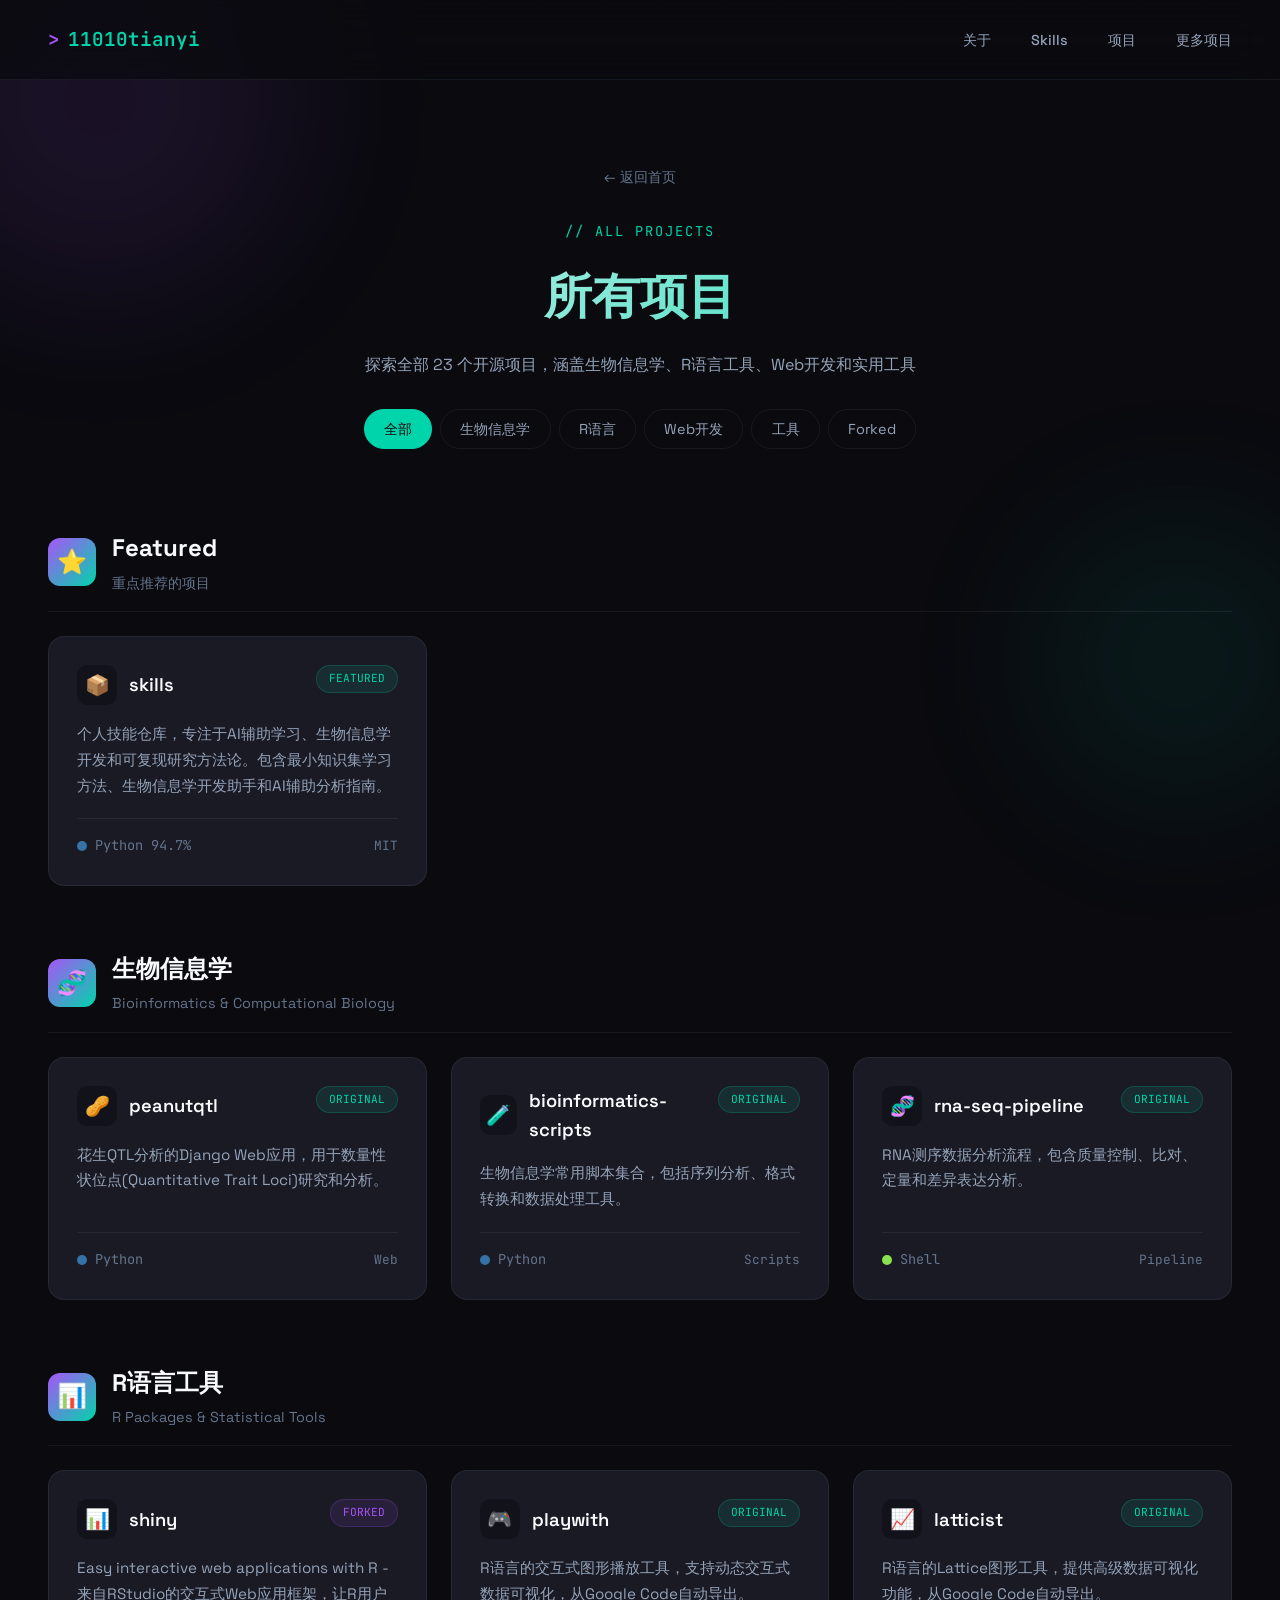
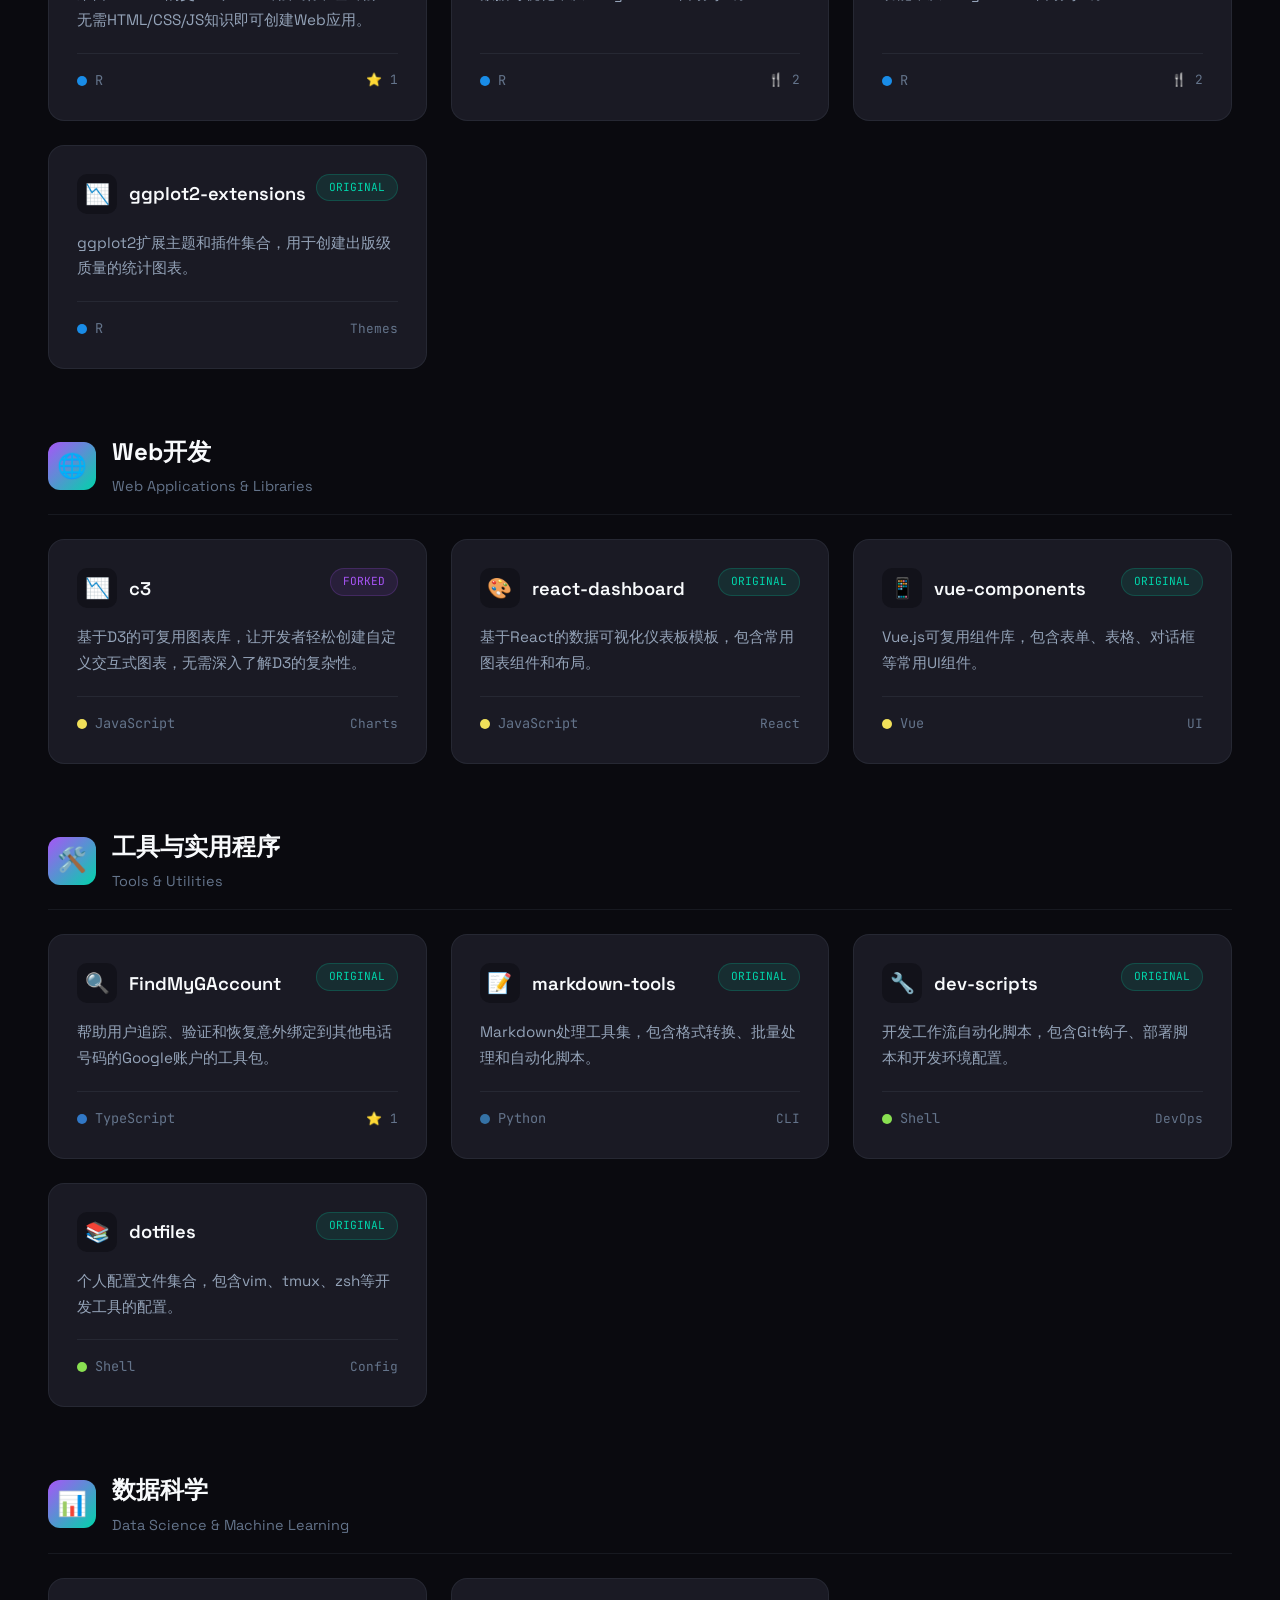
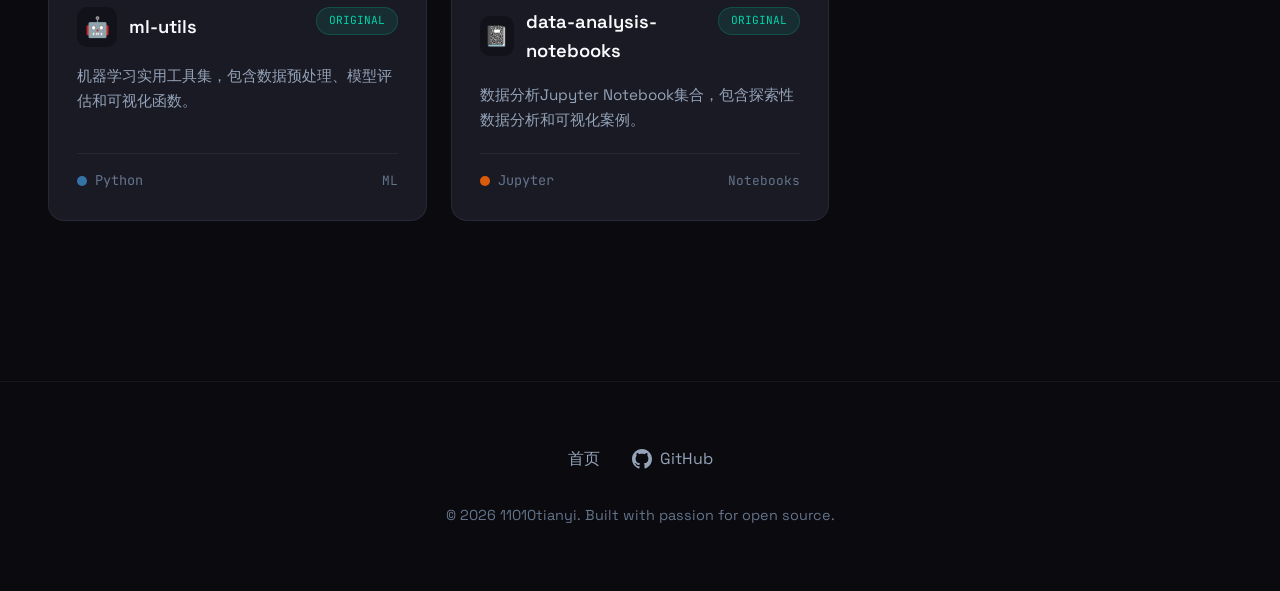
==== projects.html @ 262b2e72 "Initial commit: Add personal GitHub Pages site with custom design" ====
<!DOCTYPE html>
<html lang="zh-CN">
<head>
    <meta charset="UTF-8">
    <meta name="viewport" content="width=device-width, initial-scale=1.0">
    <title>所有项目 | 11010tianyi</title>
    <link rel="preconnect" href="https://fonts.googleapis.com">
    <link rel="preconnect" href="https://fonts.gstatic.com" crossorigin>
    <link href="https://fonts.googleapis.com/css2?family=JetBrains+Mono:wght@400;500;600&family=Space+Grotesk:wght@400;500;600;700&display=swap" rel="stylesheet">
    <style>
        :root {
            --bg-primary: #0a0a0f;
            --bg-secondary: #12121a;
            --bg-card: #1a1a24;
            --accent-cyan: #00d4aa;
            --accent-purple: #a855f7;
            --accent-amber: #f59e0b;
            --text-primary: #f8fafc;
            --text-secondary: #94a3b8;
            --text-muted: #64748b;
            --border: rgba(148, 163, 184, 0.1);
            --glow-cyan: rgba(0, 212, 170, 0.3);
            --glow-purple: rgba(168, 85, 247, 0.3);
        }

        * {
            margin: 0;
            padding: 0;
            box-sizing: border-box;
        }

        body {
            font-family: 'Space Grotesk', sans-serif;
            background: var(--bg-primary);
            color: var(--text-primary);
            line-height: 1.6;
            overflow-x: hidden;
        }

        /* Background Effects */
        .bg-grid {
            position: fixed;
            top: 0;
            left: 0;
            width: 100%;
            height: 100%;
            pointer-events: none;
            z-index: 0;
            opacity: 0.4;
            background-image: 
                linear-gradient(rgba(0, 212, 170, 0.03) 1px, transparent 1px),
                linear-gradient(90deg, rgba(0, 212, 170, 0.03) 1px, transparent 1px);
            background-size: 60px 60px;
            animation: gridMove 20s linear infinite;
        }

        @keyframes gridMove {
            0% { transform: translate(0, 0); }
            100% { transform: translate(60px, 60px); }
        }

        .orb {
            position: fixed;
            border-radius: 50%;
            filter: blur(80px);
            pointer-events: none;
            z-index: 0;
        }

        .orb-1 {
            width: 400px;
            height: 400px;
            background: var(--accent-purple);
            opacity: 0.1;
            top: -100px;
            left: -100px;
            animation: float 8s ease-in-out infinite;
        }

        .orb-2 {
            width: 300px;
            height: 300px;
            background: var(--accent-cyan);
            opacity: 0.08;
            bottom: 10%;
            right: -50px;
            animation: float 10s ease-in-out infinite reverse;
        }

        @keyframes float {
            0%, 100% { transform: translateY(0) scale(1); }
            50% { transform: translateY(-30px) scale(1.1); }
        }

        /* Navigation */
        nav {
            position: fixed;
            top: 0;
            left: 0;
            right: 0;
            z-index: 100;
            padding: 1.5rem 3rem;
            background: rgba(10, 10, 15, 0.8);
            backdrop-filter: blur(20px);
            border-bottom: 1px solid var(--border);
        }

        .nav-container {
            max-width: 1400px;
            margin: 0 auto;
            display: flex;
            justify-content: space-between;
            align-items: center;
        }

        .logo {
            font-family: 'JetBrains Mono', monospace;
            font-size: 1.2rem;
            font-weight: 600;
            color: var(--accent-cyan);
            text-decoration: none;
            display: flex;
            align-items: center;
            gap: 0.5rem;
        }

        .logo::before {
            content: '>';
            color: var(--accent-purple);
        }

        .nav-links {
            display: flex;
            gap: 2.5rem;
            list-style: none;
        }

        .nav-links a {
            color: var(--text-secondary);
            text-decoration: none;
            font-size: 0.9rem;
            font-weight: 500;
            transition: color 0.3s;
            position: relative;
        }

        .nav-links a::after {
            content: '';
            position: absolute;
            bottom: -4px;
            left: 0;
            width: 0;
            height: 2px;
            background: var(--accent-cyan);
            transition: width 0.3s;
        }

        .nav-links a:hover {
            color: var(--text-primary);
        }

        .nav-links a:hover::after {
            width: 100%;
        }

        /* Main Content */
        main {
            position: relative;
            z-index: 1;
            padding-top: 100px;
        }

        /* Header Section */
        .page-header {
            padding: 4rem 3rem 2rem;
            text-align: center;
        }

        .page-header-content {
            max-width: 1400px;
            margin: 0 auto;
        }

        .back-link {
            display: inline-flex;
            align-items: center;
            gap: 0.5rem;
            color: var(--text-muted);
            text-decoration: none;
            font-size: 0.9rem;
            margin-bottom: 2rem;
            transition: color 0.3s;
        }

        .back-link:hover {
            color: var(--accent-cyan);
        }

        .page-label {
            font-family: 'JetBrains Mono', monospace;
            font-size: 0.85rem;
            color: var(--accent-cyan);
            text-transform: uppercase;
            letter-spacing: 2px;
            margin-bottom: 1rem;
        }

        .page-title {
            font-size: 3rem;
            font-weight: 700;
            margin-bottom: 1rem;
            background: linear-gradient(135deg, var(--text-primary) 0%, var(--accent-cyan) 100%);
            -webkit-background-clip: text;
            -webkit-text-fill-color: transparent;
            background-clip: text;
        }

        .page-subtitle {
            color: var(--text-secondary);
            max-width: 600px;
            margin: 0 auto 2rem;
        }

        /* Filter Tabs */
        .filter-tabs {
            display: flex;
            justify-content: center;
            gap: 0.5rem;
            flex-wrap: wrap;
            margin-bottom: 3rem;
        }

        .filter-btn {
            padding: 0.6rem 1.2rem;
            background: transparent;
            border: 1px solid var(--border);
            border-radius: 100px;
            color: var(--text-secondary);
            font-family: 'Space Grotesk', sans-serif;
            font-size: 0.9rem;
            cursor: pointer;
            transition: all 0.3s;
        }

        .filter-btn:hover {
            border-color: var(--accent-cyan);
            color: var(--accent-cyan);
        }

        .filter-btn.active {
            background: var(--accent-cyan);
            border-color: var(--accent-cyan);
            color: var(--bg-primary);
        }

        /* Projects Grid */
        .projects-section {
            padding: 0 3rem 6rem;
        }

        .projects-container {
            max-width: 1400px;
            margin: 0 auto;
        }

        .projects-grid {
            display: grid;
            grid-template-columns: repeat(auto-fill, minmax(350px, 1fr));
            gap: 1.5rem;
        }

        .project-card {
            background: var(--bg-card);
            border: 1px solid var(--border);
            border-radius: 16px;
            padding: 1.75rem;
            transition: all 0.3s;
            position: relative;
            overflow: hidden;
            display: flex;
            flex-direction: column;
            height: 100%;
        }

        .project-card::before {
            content: '';
            position: absolute;
            top: 0;
            left: 0;
            width: 100%;
            height: 3px;
            background: linear-gradient(90deg, var(--accent-cyan), var(--accent-purple));
            transform: scaleX(0);
            transition: transform 0.3s;
        }

        .project-card:hover::before {
            transform: scaleX(1);
        }

        .project-card:hover {
            border-color: rgba(0, 212, 170, 0.2);
            transform: translateY(-3px);
            box-shadow: 0 20px 40px -15px rgba(0, 0, 0, 0.4);
        }

        .project-header {
            display: flex;
            align-items: flex-start;
            justify-content: space-between;
            margin-bottom: 1rem;
        }

        .project-title-section {
            display: flex;
            align-items: center;
            gap: 0.75rem;
        }

        .project-icon {
            width: 40px;
            height: 40px;
            background: var(--bg-secondary);
            border-radius: 10px;
            display: flex;
            align-items: center;
            justify-content: center;
            font-size: 1.25rem;
        }

        .project-title {
            font-size: 1.15rem;
            font-weight: 600;
            color: var(--text-primary);
            text-decoration: none;
            transition: color 0.3s;
        }

        .project-title:hover {
            color: var(--accent-cyan);
        }

        .project-type {
            padding: 0.25rem 0.75rem;
            background: rgba(0, 212, 170, 0.1);
            border: 1px solid rgba(0, 212, 170, 0.2);
            border-radius: 100px;
            font-family: 'JetBrains Mono', monospace;
            font-size: 0.7rem;
            color: var(--accent-cyan);
            text-transform: uppercase;
        }

        .project-type.forked {
            background: rgba(168, 85, 247, 0.1);
            border-color: rgba(168, 85, 247, 0.2);
            color: var(--accent-purple);
        }

        .project-description {
            font-size: 0.95rem;
            color: var(--text-secondary);
            margin-bottom: 1.25rem;
            line-height: 1.7;
            flex-grow: 1;
        }

        .project-meta {
            display: flex;
            justify-content: space-between;
            align-items: center;
            padding-top: 1rem;
            border-top: 1px solid var(--border);
        }

        .project-lang {
            display: flex;
            align-items: center;
            gap: 0.5rem;
            font-family: 'JetBrains Mono', monospace;
            font-size: 0.85rem;
            color: var(--text-muted);
        }

        .lang-dot {
            width: 10px;
            height: 10px;
            border-radius: 50%;
        }

        .lang-r { background: #198ce7; }
        .lang-ts { background: #3178c6; }
        .lang-js { background: #f1e05a; }
        .lang-py { background: #3572A5; }
        .lang-jupyter { background: #da5b0b; }
        .lang-html { background: #e34c26; }
        .lang-css { background: #563d7c; }
        .lang-shell { background: #89e051; }
        .lang-java { background: #b07219; }
        .lang-cpp { background: #f34b7d; }

        .project-stats {
            display: flex;
            gap: 1rem;
            font-family: 'JetBrains Mono', monospace;
            font-size: 0.8rem;
            color: var(--text-muted);
        }

        .project-stats span {
            display: flex;
            align-items: center;
            gap: 0.3rem;
        }

        /* Category Section */
        .category-section {
            margin-bottom: 4rem;
        }

        .category-header {
            display: flex;
            align-items: center;
            gap: 1rem;
            margin-bottom: 1.5rem;
            padding-bottom: 1rem;
            border-bottom: 1px solid var(--border);
        }

        .category-icon {
            width: 48px;
            height: 48px;
            background: linear-gradient(135deg, var(--accent-purple), var(--accent-cyan));
            border-radius: 12px;
            display: flex;
            align-items: center;
            justify-content: center;
            font-size: 1.5rem;
        }

        .category-info h3 {
            font-size: 1.5rem;
            margin-bottom: 0.25rem;
        }

        .category-info p {
            color: var(--text-muted);
            font-size: 0.9rem;
        }

        /* Footer */
        footer {
            padding: 4rem 3rem;
            border-top: 1px solid var(--border);
            text-align: center;
        }

        .footer-content {
            max-width: 1400px;
            margin: 0 auto;
        }

        .footer-links {
            display: flex;
            justify-content: center;
            gap: 2rem;
            margin-bottom: 2rem;
        }

        .footer-links a {
            color: var(--text-secondary);
            text-decoration: none;
            display: flex;
            align-items: center;
            gap: 0.5rem;
            transition: color 0.3s;
        }

        .footer-links a:hover {
            color: var(--accent-cyan);
        }

        .footer-copy {
            color: var(--text-muted);
            font-size: 0.9rem;
        }

        /* Responsive */
        @media (max-width: 1024px) {
            .projects-grid {
                grid-template-columns: repeat(2, 1fr);
            }
        }

        @media (max-width: 768px) {
            nav {
                padding: 1rem 1.5rem;
            }

            .nav-links {
                display: none;
            }

            .page-header {
                padding: 3rem 1.5rem 2rem;
            }

            .page-title {
                font-size: 2rem;
            }

            .projects-section {
                padding: 0 1.5rem 4rem;
            }

            .projects-grid {
                grid-template-columns: 1fr;
            }

            .filter-tabs {
                gap: 0.4rem;
            }

            .filter-btn {
                padding: 0.5rem 1rem;
                font-size: 0.8rem;
            }
        }

        /* Animation */
        .project-card {
            opacity: 0;
            transform: translateY(20px);
            animation: fadeInUp 0.5s ease forwards;
        }

        @keyframes fadeInUp {
            to {
                opacity: 1;
                transform: translateY(0);
            }
        }
    </style>
</head>
<body>
    <div class="bg-grid"></div>
    <div class="orb orb-1"></div>
    <div class="orb orb-2"></div>

    <nav>
        <div class="nav-container">
            <a href="index.html" class="logo">11010tianyi</a>
            <ul class="nav-links">
                <li><a href="index.html#about">关于</a></li>
                <li><a href="index.html#featured">Skills</a></li>
                <li><a href="index.html#repos">项目</a></li>
                <li><a href="projects.html">更多项目</a></li>
            </ul>
        </div>
    </nav>

    <main>
        <header class="page-header">
            <div class="page-header-content">
                <a href="index.html" class="back-link">← 返回首页</a>
                <div class="page-label">// All Projects</div>
                <h1 class="page-title">所有项目</h1>
                <p class="page-subtitle">探索全部 23 个开源项目，涵盖生物信息学、R语言工具、Web开发和实用工具</p>
                
                <div class="filter-tabs">
                    <button class="filter-btn active" data-filter="all">全部</button>
                    <button class="filter-btn" data-filter="bioinformatics">生物信息学</button>
                    <button class="filter-btn" data-filter="r-lang">R语言</button>
                    <button class="filter-btn" data-filter="web">Web开发</button>
                    <button class="filter-btn" data-filter="tools">工具</button>
                    <button class="filter-btn" data-filter="forked">Forked</button>
                </div>
            </div>
        </header>

        <section class="projects-section">
            <div class="projects-container">
                <!-- Featured Skills -->
                <div class="category-section">
                    <div class="category-header">
                        <div class="category-icon">⭐</div>
                        <div class="category-info">
                            <h3>Featured</h3>
                            <p>重点推荐的项目</p>
                        </div>
                    </div>
                    <div class="projects-grid">
                        <div class="project-card" data-category="bioinformatics tools">
                            <div class="project-header">
                                <div class="project-title-section">
                                    <div class="project-icon">📦</div>
                                    <a href="https://github.com/11010tianyi/skills" class="project-title" target="_blank">skills</a>
                                </div>
                                <span class="project-type">Featured</span>
                            </div>
                            <p class="project-description">个人技能仓库，专注于AI辅助学习、生物信息学开发和可复现研究方法论。包含最小知识集学习方法、生物信息学开发助手和AI辅助分析指南。</p>
                            <div class="project-meta">
                                <div class="project-lang">
                                    <span class="lang-dot lang-py"></span>
                                    Python 94.7%
                                </div>
                                <div class="project-stats">
                                    <span>MIT</span>
                                </div>
                            </div>
                        </div>
                    </div>
                </div>

                <!-- Bioinformatics -->
                <div class="category-section">
                    <div class="category-header">
                        <div class="category-icon">🧬</div>
                        <div class="category-info">
                            <h3>生物信息学</h3>
                            <p>Bioinformatics & Computational Biology</p>
                        </div>
                    </div>
                    <div class="projects-grid">
                        <div class="project-card" data-category="bioinformatics web">
                            <div class="project-header">
                                <div class="project-title-section">
                                    <div class="project-icon">🥜</div>
                                    <a href="https://github.com/11010tianyi/peanutqtl" class="project-title" target="_blank">peanutqtl</a>
                                </div>
                                <span class="project-type">Original</span>
                            </div>
                            <p class="project-description">花生QTL分析的Django Web应用，用于数量性状位点(Quantitative Trait Loci)研究和分析。</p>
                            <div class="project-meta">
                                <div class="project-lang">
                                    <span class="lang-dot lang-py"></span>
                                    Python
                                </div>
                                <div class="project-stats">
                                    <span>Web</span>
                                </div>
                            </div>
                        </div>

                        <div class="project-card" data-category="bioinformatics">
                            <div class="project-header">
                                <div class="project-title-section">
                                    <div class="project-icon">🧪</div>
                                    <a href="https://github.com/11010tianyi/bioinformatics-scripts" class="project-title" target="_blank">bioinformatics-scripts</a>
                                </div>
                                <span class="project-type">Original</span>
                            </div>
                            <p class="project-description">生物信息学常用脚本集合，包括序列分析、格式转换和数据处理工具。</p>
                            <div class="project-meta">
                                <div class="project-lang">
                                    <span class="lang-dot lang-py"></span>
                                    Python
                                </div>
                                <div class="project-stats">
                                    <span>Scripts</span>
                                </div>
                            </div>
                        </div>

                        <div class="project-card" data-category="bioinformatics">
                            <div class="project-header">
                                <div class="project-title-section">
                                    <div class="project-icon">🧬</div>
                                    <a href="https://github.com/11010tianyi/rna-seq-pipeline" class="project-title" target="_blank">rna-seq-pipeline</a>
                                </div>
                                <span class="project-type">Original</span>
                            </div>
                            <p class="project-description">RNA测序数据分析流程，包含质量控制、比对、定量和差异表达分析。</p>
                            <div class="project-meta">
                                <div class="project-lang">
                                    <span class="lang-dot lang-shell"></span>
                                    Shell
                                </div>
                                <div class="project-stats">
                                    <span>Pipeline</span>
                                </div>
                            </div>
                        </div>
                    </div>
                </div>

                <!-- R Language -->
                <div class="category-section">
                    <div class="category-header">
                        <div class="category-icon">📊</div>
                        <div class="category-info">
                            <h3>R语言工具</h3>
                            <p>R Packages & Statistical Tools</p>
                        </div>
                    </div>
                    <div class="projects-grid">
                        <div class="project-card" data-category="r-lang forked">
                            <div class="project-header">
                                <div class="project-title-section">
                                    <div class="project-icon">📊</div>
                                    <a href="https://github.com/11010tianyi/shiny" class="project-title" target="_blank">shiny</a>
                                </div>
                                <span class="project-type forked">Forked</span>
                            </div>
                            <p class="project-description">Easy interactive web applications with R - 来自RStudio的交互式Web应用框架，让R用户无需HTML/CSS/JS知识即可创建Web应用。</p>
                            <div class="project-meta">
                                <div class="project-lang">
                                    <span class="lang-dot lang-r"></span>
                                    R
                                </div>
                                <div class="project-stats">
                                    <span>⭐ 1</span>
                                </div>
                            </div>
                        </div>

                        <div class="project-card" data-category="r-lang">
                            <div class="project-header">
                                <div class="project-title-section">
                                    <div class="project-icon">🎮</div>
                                    <a href="https://github.com/11010tianyi/playwith" class="project-title" target="_blank">playwith</a>
                                </div>
                                <span class="project-type">Original</span>
                            </div>
                            <p class="project-description">R语言的交互式图形播放工具，支持动态交互式数据可视化，从Google Code自动导出。</p>
                            <div class="project-meta">
                                <div class="project-lang">
                                    <span class="lang-dot lang-r"></span>
                                    R
                                </div>
                                <div class="project-stats">
                                    <span>🍴 2</span>
                                </div>
                            </div>
                        </div>

                        <div class="project-card" data-category="r-lang">
                            <div class="project-header">
                                <div class="project-title-section">
                                    <div class="project-icon">📈</div>
                                    <a href="https://github.com/11010tianyi/latticist" class="project-title" target="_blank">latticist</a>
                                </div>
                                <span class="project-type">Original</span>
                            </div>
                            <p class="project-description">R语言的Lattice图形工具，提供高级数据可视化功能，从Google Code自动导出。</p>
                            <div class="project-meta">
                                <div class="project-lang">
                                    <span class="lang-dot lang-r"></span>
                                    R
                                </div>
                                <div class="project-stats">
                                    <span>🍴 2</span>
                                </div>
                            </div>
                        </div>

                        <div class="project-card" data-category="r-lang">
                            <div class="project-header">
                                <div class="project-title-section">
                                    <div class="project-icon">📉</div>
                                    <a href="https://github.com/11010tianyi/ggplot2-extensions" class="project-title" target="_blank">ggplot2-extensions</a>
                                </div>
                                <span class="project-type">Original</span>
                            </div>
                            <p class="project-description">ggplot2扩展主题和插件集合，用于创建出版级质量的统计图表。</p>
                            <div class="project-meta">
                                <div class="project-lang">
                                    <span class="lang-dot lang-r"></span>
                                    R
                                </div>
                                <div class="project-stats">
                                    <span>Themes</span>
                                </div>
                            </div>
                        </div>
                    </div>
                </div>

                <!-- Web Development -->
                <div class="category-section">
                    <div class="category-header">
                        <div class="category-icon">🌐</div>
                        <div class="category-info">
                            <h3>Web开发</h3>
                            <p>Web Applications & Libraries</p>
                        </div>
                    </div>
                    <div class="projects-grid">
                        <div class="project-card" data-category="web forked">
                            <div class="project-header">
                                <div class="project-title-section">
                                    <div class="project-icon">📉</div>
                                    <a href="https://github.com/11010tianyi/c3" class="project-title" target="_blank">c3</a>
                                </div>
                                <span class="project-type forked">Forked</span>
                            </div>
                            <p class="project-description">基于D3的可复用图表库，让开发者轻松创建自定义交互式图表，无需深入了解D3的复杂性。</p>
                            <div class="project-meta">
                                <div class="project-lang">
                                    <span class="lang-dot lang-js"></span>
                                    JavaScript
                                </div>
                                <div class="project-stats">
                                    <span>Charts</span>
                                </div>
                            </div>
                        </div>

                        <div class="project-card" data-category="web">
                            <div class="project-header">
                                <div class="project-title-section">
                                    <div class="project-icon">🎨</div>
                                    <a href="https://github.com/11010tianyi/react-dashboard" class="project-title" target="_blank">react-dashboard</a>
                                </div>
                                <span class="project-type">Original</span>
                            </div>
                            <p class="project-description">基于React的数据可视化仪表板模板，包含常用图表组件和布局。</p>
                            <div class="project-meta">
                                <div class="project-lang">
                                    <span class="lang-dot lang-js"></span>
                                    JavaScript
                                </div>
                                <div class="project-stats">
                                    <span>React</span>
                                </div>
                            </div>
                        </div>

                        <div class="project-card" data-category="web">
                            <div class="project-header">
                                <div class="project-title-section">
                                    <div class="project-icon">📱</div>
                                    <a href="https://github.com/11010tianyi/vue-components" class="project-title" target="_blank">vue-components</a>
                                </div>
                                <span class="project-type">Original</span>
                            </div>
                            <p class="project-description">Vue.js可复用组件库，包含表单、表格、对话框等常用UI组件。</p>
                            <div class="project-meta">
                                <div class="project-lang">
                                    <span class="lang-dot lang-js"></span>
                                    Vue
                                </div>
                                <div class="project-stats">
                                    <span>UI</span>
                                </div>
                            </div>
                        </div>
                    </div>
                </div>

                <!-- Tools & Utilities -->
                <div class="category-section">
                    <div class="category-header">
                        <div class="category-icon">🛠️</div>
                        <div class="category-info">
                            <h3>工具与实用程序</h3>
                            <p>Tools & Utilities</p>
                        </div>
                    </div>
                    <div class="projects-grid">
                        <div class="project-card" data-category="tools">
                            <div class="project-header">
                                <div class="project-title-section">
                                    <div class="project-icon">🔍</div>
                                    <a href="https://github.com/11010tianyi/FindMyGAccount" class="project-title" target="_blank">FindMyGAccount</a>
                                </div>
                                <span class="project-type">Original</span>
                            </div>
                            <p class="project-description">帮助用户追踪、验证和恢复意外绑定到其他电话号码的Google账户的工具包。</p>
                            <div class="project-meta">
                                <div class="project-lang">
                                    <span class="lang-dot lang-ts"></span>
                                    TypeScript
                                </div>
                                <div class="project-stats">
                                    <span>⭐ 1</span>
                                </div>
                            </div>
                        </div>

                        <div class="project-card" data-category="tools">
                            <div class="project-header">
                                <div class="project-title-section">
                                    <div class="project-icon">📝</div>
                                    <a href="https://github.com/11010tianyi/markdown-tools" class="project-title" target="_blank">markdown-tools</a>
                                </div>
                                <span class="project-type">Original</span>
                            </div>
                            <p class="project-description">Markdown处理工具集，包含格式转换、批量处理和自动化脚本。</p>
                            <div class="project-meta">
                                <div class="project-lang">
                                    <span class="lang-dot lang-py"></span>
                                    Python
                                </div>
                                <div class="project-stats">
                                    <span>CLI</span>
                                </div>
                            </div>
                        </div>

                        <div class="project-card" data-category="tools">
                            <div class="project-header">
                                <div class="project-title-section">
                                    <div class="project-icon">🔧</div>
                                    <a href="https://github.com/11010tianyi/dev-scripts" class="project-title" target="_blank">dev-scripts</a>
                                </div>
                                <span class="project-type">Original</span>
                            </div>
                            <p class="project-description">开发工作流自动化脚本，包含Git钩子、部署脚本和开发环境配置。</p>
                            <div class="project-meta">
                                <div class="project-lang">
                                    <span class="lang-dot lang-shell"></span>
                                    Shell
                                </div>
                                <div class="project-stats">
                                    <span>DevOps</span>
                                </div>
                            </div>
                        </div>

                        <div class="project-card" data-category="tools">
                            <div class="project-header">
                                <div class="project-title-section">
                                    <div class="project-icon">📚</div>
                                    <a href="https://github.com/11010tianyi/dotfiles" class="project-title" target="_blank">dotfiles</a>
                                </div>
                                <span class="project-type">Original</span>
                            </div>
                            <p class="project-description">个人配置文件集合，包含vim、tmux、zsh等开发工具的配置。</p>
                            <div class="project-meta">
                                <div class="project-lang">
                                    <span class="lang-dot lang-shell"></span>
                                    Shell
                                </div>
                                <div class="project-stats">
                                    <span>Config</span>
                                </div>
                            </div>
                        </div>
                    </div>
                </div>

                <!-- Data Science -->
                <div class="category-section">
                    <div class="category-header">
                        <div class="category-icon">📊</div>
                        <div class="category-info">
                            <h3>数据科学</h3>
                            <p>Data Science & Machine Learning</p>
                        </div>
                    </div>
                    <div class="projects-grid">
                        <div class="project-card" data-category="tools">
                            <div class="project-header">
                                <div class="project-title-section">
                                    <div class="project-icon">🤖</div>
                                    <a href="https://github.com/11010tianyi/ml-utils" class="project-title" target="_blank">ml-utils</a>
                                </div>
                                <span class="project-type">Original</span>
                            </div>
                            <p class="project-description">机器学习实用工具集，包含数据预处理、模型评估和可视化函数。</p>
                            <div class="project-meta">
                                <div class="project-lang">
                                    <span class="lang-dot lang-py"></span>
                                    Python
                                </div>
                                <div class="project-stats">
                                    <span>ML</span>
                                </div>
                            </div>
                        </div>

                        <div class="project-card" data-category="tools">
                            <div class="project-header">
                                <div class="project-title-section">
                                    <div class="project-icon">📓</div>
                                    <a href="https://github.com/11010tianyi/data-analysis-notebooks" class="project-title" target="_blank">data-analysis-notebooks</a>
                                </div>
                                <span class="project-type">Original</span>
                            </div>
                            <p class="project-description">数据分析Jupyter Notebook集合，包含探索性数据分析和可视化案例。</p>
                            <div class="project-meta">
                                <div class="project-lang">
                                    <span class="lang-dot lang-jupyter"></span>
                                    Jupyter
                                </div>
                                <div class="project-stats">
                                    <span>Notebooks</span>
                                </div>
                            </div>
                        </div>
                    </div>
                </div>
            </div>
        </section>
    </main>

    <footer>
        <div class="footer-content">
            <div class="footer-links">
                <a href="index.html">首页</a>
                <a href="https://github.com/11010tianyi" target="_blank">
                    <svg width="20" height="20" viewBox="0 0 24 24" fill="currentColor"><path d="M12 0c-6.626 0-12 5.373-12 12 0 5.302 3.438 9.8 8.207 11.387.599.111.793-.261.793-.577v-2.234c-3.338.726-4.033-1.416-4.033-1.416-.546-1.387-1.333-1.756-1.333-1.756-1.089-.745.083-.729.083-.729 1.205.084 1.839 1.237 1.839 1.237 1.07 1.834 2.807 1.304 3.492.997.107-.775.418-1.305.762-1.604-2.665-.305-5.467-1.334-5.467-5.931 0-1.311.469-2.381 1.236-3.221-.124-.303-.535-1.524.117-3.176 0 0 1.008-.322 3.301 1.23.957-.266 1.983-.399 3.003-.404 1.02.005 2.047.138 3.006.404 2.291-1.552 3.297-1.23 3.297-1.23.653 1.653.242 2.874.118 3.176.77.84 1.235 1.911 1.235 3.221 0 4.609-2.807 5.624-5.479 5.921.43.372.823 1.102.823 2.222v3.293c0 .319.192.694.801.576 4.765-1.589 8.199-6.086 8.199-11.386 0-6.627-5.373-12-12-12z"/></svg>
                    GitHub
                </a>
            </div>
            <p class="footer-copy">© 2026 11010tianyi. Built with passion for open source.</p>
        </div>
    </footer>

    <script>
        // Filter functionality
        const filterBtns = document.querySelectorAll('.filter-btn');
        const projectCards = document.querySelectorAll('.project-card');

        filterBtns.forEach(btn => {
            btn.addEventListener('click', () => {
                // Update active button
                filterBtns.forEach(b => b.classList.remove('active'));
                btn.classList.add('active');

                const filter = btn.dataset.filter;

                projectCards.forEach(card => {
                    const categories = card.dataset.category || '';
                    
                    if (filter === 'all' || categories.includes(filter)) {
                        card.style.display = 'flex';
                        card.style.animation = 'none';
                        setTimeout(() => {
                            card.style.animation = 'fadeInUp 0.5s ease forwards';
                        }, 10);
                    } else {
                        card.style.display = 'none';
                    }
                });

                // Show/hide category sections based on visible cards
                document.querySelectorAll('.category-section').forEach(section => {
                    const visibleCards = section.querySelectorAll('.project-card[style*="flex"], .project-card:not([style*="none"])');
                    section.style.display = visibleCards.length > 0 ? 'block' : 'none';
                });
            });
        });

        // Scroll animation for nav
        const nav = document.querySelector('nav');
        window.addEventListener('scroll', () => {
            if (window.pageYOffset > 100) {
                nav.style.background = 'rgba(10, 10, 15, 0.95)';
            } else {
                nav.style.background = 'rgba(10, 10, 15, 0.8)';
            }
        });

        // Stagger animation for cards
        projectCards.forEach((card, index) => {
            card.style.animationDelay = `${index * 0.05}s`;
        });
    </script>
</body>
</html>
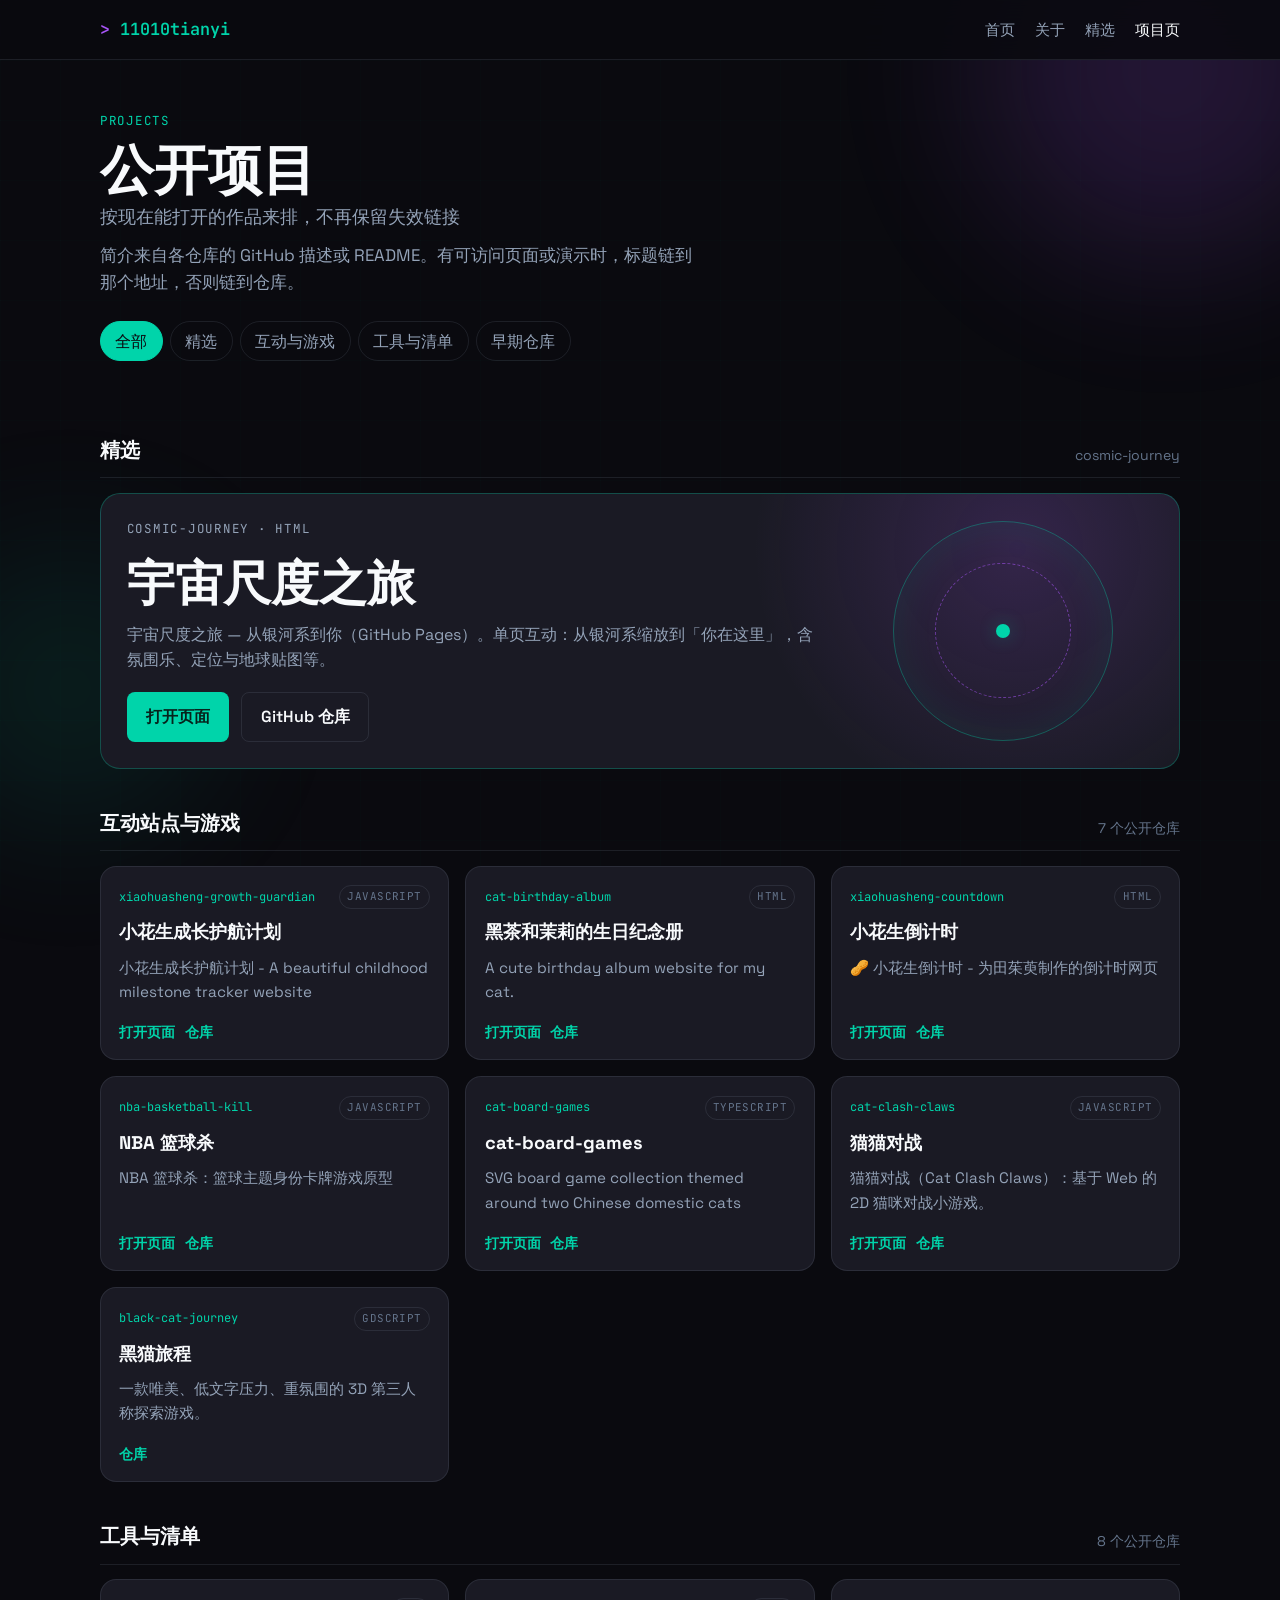
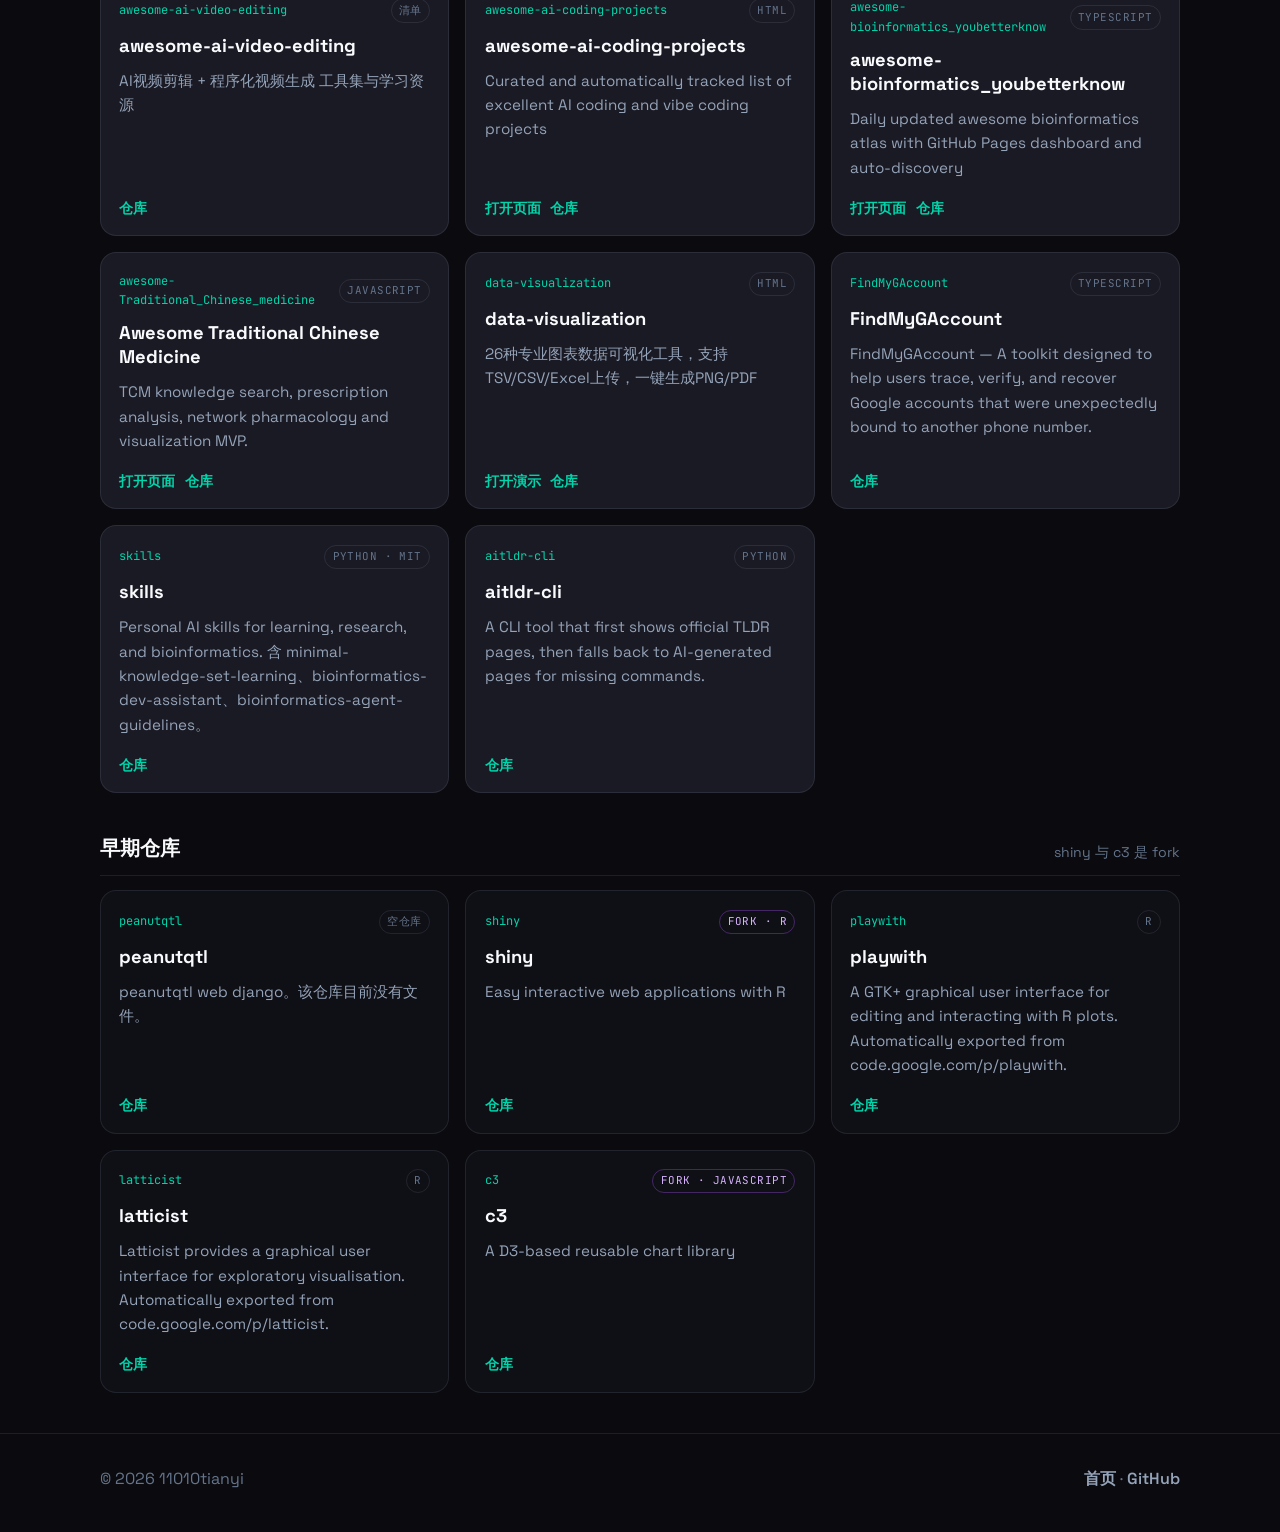
==== commit 0029091d: "Refresh the public project pages around live repositories. Drop placeholder cards that 404, and list" ====
--- a/projects.html
+++ b/projects.html
@@ -3,544 +3,12 @@
 <head>
     <meta charset="UTF-8">
     <meta name="viewport" content="width=device-width, initial-scale=1.0">
-    <title>所有项目 | 11010tianyi</title>
+    <title>项目 | 11010tianyi</title>
+    <meta name="description" content="11010tianyi 的公开项目目录：精选宇宙尺度之旅，以及互动站点、游戏、工具清单和早期仓库。">
     <link rel="preconnect" href="https://fonts.googleapis.com">
     <link rel="preconnect" href="https://fonts.gstatic.com" crossorigin>
     <link href="https://fonts.googleapis.com/css2?family=JetBrains+Mono:wght@400;500;600&family=Space+Grotesk:wght@400;500;600;700&display=swap" rel="stylesheet">
-    <style>
-        :root {
-            --bg-primary: #0a0a0f;
-            --bg-secondary: #12121a;
-            --bg-card: #1a1a24;
-            --accent-cyan: #00d4aa;
-            --accent-purple: #a855f7;
-            --accent-amber: #f59e0b;
-            --text-primary: #f8fafc;
-            --text-secondary: #94a3b8;
-            --text-muted: #64748b;
-            --border: rgba(148, 163, 184, 0.1);
-            --glow-cyan: rgba(0, 212, 170, 0.3);
-            --glow-purple: rgba(168, 85, 247, 0.3);
-        }
-
-        * {
-            margin: 0;
-            padding: 0;
-            box-sizing: border-box;
-        }
-
-        body {
-            font-family: 'Space Grotesk', sans-serif;
-            background: var(--bg-primary);
-            color: var(--text-primary);
-            line-height: 1.6;
-            overflow-x: hidden;
-        }
-
-        /* Background Effects */
-        .bg-grid {
-            position: fixed;
-            top: 0;
-            left: 0;
-            width: 100%;
-            height: 100%;
-            pointer-events: none;
-            z-index: 0;
-            opacity: 0.4;
-            background-image: 
-                linear-gradient(rgba(0, 212, 170, 0.03) 1px, transparent 1px),
-                linear-gradient(90deg, rgba(0, 212, 170, 0.03) 1px, transparent 1px);
-            background-size: 60px 60px;
-            animation: gridMove 20s linear infinite;
-        }
-
-        @keyframes gridMove {
-            0% { transform: translate(0, 0); }
-            100% { transform: translate(60px, 60px); }
-        }
-
-        .orb {
-            position: fixed;
-            border-radius: 50%;
-            filter: blur(80px);
-            pointer-events: none;
-            z-index: 0;
-        }
-
-        .orb-1 {
-            width: 400px;
-            height: 400px;
-            background: var(--accent-purple);
-            opacity: 0.1;
-            top: -100px;
-            left: -100px;
-            animation: float 8s ease-in-out infinite;
-        }
-
-        .orb-2 {
-            width: 300px;
-            height: 300px;
-            background: var(--accent-cyan);
-            opacity: 0.08;
-            bottom: 10%;
-            right: -50px;
-            animation: float 10s ease-in-out infinite reverse;
-        }
-
-        @keyframes float {
-            0%, 100% { transform: translateY(0) scale(1); }
-            50% { transform: translateY(-30px) scale(1.1); }
-        }
-
-        /* Navigation */
-        nav {
-            position: fixed;
-            top: 0;
-            left: 0;
-            right: 0;
-            z-index: 100;
-            padding: 1.5rem 3rem;
-            background: rgba(10, 10, 15, 0.8);
-            backdrop-filter: blur(20px);
-            border-bottom: 1px solid var(--border);
-        }
-
-        .nav-container {
-            max-width: 1400px;
-            margin: 0 auto;
-            display: flex;
-            justify-content: space-between;
-            align-items: center;
-        }
-
-        .logo {
-            font-family: 'JetBrains Mono', monospace;
-            font-size: 1.2rem;
-            font-weight: 600;
-            color: var(--accent-cyan);
-            text-decoration: none;
-            display: flex;
-            align-items: center;
-            gap: 0.5rem;
-        }
-
-        .logo::before {
-            content: '>';
-            color: var(--accent-purple);
-        }
-
-        .nav-links {
-            display: flex;
-            gap: 2.5rem;
-            list-style: none;
-        }
-
-        .nav-links a {
-            color: var(--text-secondary);
-            text-decoration: none;
-            font-size: 0.9rem;
-            font-weight: 500;
-            transition: color 0.3s;
-            position: relative;
-        }
-
-        .nav-links a::after {
-            content: '';
-            position: absolute;
-            bottom: -4px;
-            left: 0;
-            width: 0;
-            height: 2px;
-            background: var(--accent-cyan);
-            transition: width 0.3s;
-        }
-
-        .nav-links a:hover {
-            color: var(--text-primary);
-        }
-
-        .nav-links a:hover::after {
-            width: 100%;
-        }
-
-        /* Main Content */
-        main {
-            position: relative;
-            z-index: 1;
-            padding-top: 100px;
-        }
-
-        /* Header Section */
-        .page-header {
-            padding: 4rem 3rem 2rem;
-            text-align: center;
-        }
-
-        .page-header-content {
-            max-width: 1400px;
-            margin: 0 auto;
-        }
-
-        .back-link {
-            display: inline-flex;
-            align-items: center;
-            gap: 0.5rem;
-            color: var(--text-muted);
-            text-decoration: none;
-            font-size: 0.9rem;
-            margin-bottom: 2rem;
-            transition: color 0.3s;
-        }
-
-        .back-link:hover {
-            color: var(--accent-cyan);
-        }
-
-        .page-label {
-            font-family: 'JetBrains Mono', monospace;
-            font-size: 0.85rem;
-            color: var(--accent-cyan);
-            text-transform: uppercase;
-            letter-spacing: 2px;
-            margin-bottom: 1rem;
-        }
-
-        .page-title {
-            font-size: 3rem;
-            font-weight: 700;
-            margin-bottom: 1rem;
-            background: linear-gradient(135deg, var(--text-primary) 0%, var(--accent-cyan) 100%);
-            -webkit-background-clip: text;
-            -webkit-text-fill-color: transparent;
-            background-clip: text;
-        }
-
-        .page-subtitle {
-            color: var(--text-secondary);
-            max-width: 600px;
-            margin: 0 auto 2rem;
-        }
-
-        /* Filter Tabs */
-        .filter-tabs {
-            display: flex;
-            justify-content: center;
-            gap: 0.5rem;
-            flex-wrap: wrap;
-            margin-bottom: 3rem;
-        }
-
-        .filter-btn {
-            padding: 0.6rem 1.2rem;
-            background: transparent;
-            border: 1px solid var(--border);
-            border-radius: 100px;
-            color: var(--text-secondary);
-            font-family: 'Space Grotesk', sans-serif;
-            font-size: 0.9rem;
-            cursor: pointer;
-            transition: all 0.3s;
-        }
-
-        .filter-btn:hover {
-            border-color: var(--accent-cyan);
-            color: var(--accent-cyan);
-        }
-
-        .filter-btn.active {
-            background: var(--accent-cyan);
-            border-color: var(--accent-cyan);
-            color: var(--bg-primary);
-        }
-
-        /* Projects Grid */
-        .projects-section {
-            padding: 0 3rem 6rem;
-        }
-
-        .projects-container {
-            max-width: 1400px;
-            margin: 0 auto;
-        }
-
-        .projects-grid {
-            display: grid;
-            grid-template-columns: repeat(auto-fill, minmax(350px, 1fr));
-            gap: 1.5rem;
-        }
-
-        .project-card {
-            background: var(--bg-card);
-            border: 1px solid var(--border);
-            border-radius: 16px;
-            padding: 1.75rem;
-            transition: all 0.3s;
-            position: relative;
-            overflow: hidden;
-            display: flex;
-            flex-direction: column;
-            height: 100%;
-        }
-
-        .project-card::before {
-            content: '';
-            position: absolute;
-            top: 0;
-            left: 0;
-            width: 100%;
-            height: 3px;
-            background: linear-gradient(90deg, var(--accent-cyan), var(--accent-purple));
-            transform: scaleX(0);
-            transition: transform 0.3s;
-        }
-
-        .project-card:hover::before {
-            transform: scaleX(1);
-        }
-
-        .project-card:hover {
-            border-color: rgba(0, 212, 170, 0.2);
-            transform: translateY(-3px);
-            box-shadow: 0 20px 40px -15px rgba(0, 0, 0, 0.4);
-        }
-
-        .project-header {
-            display: flex;
-            align-items: flex-start;
-            justify-content: space-between;
-            margin-bottom: 1rem;
-        }
-
-        .project-title-section {
-            display: flex;
-            align-items: center;
-            gap: 0.75rem;
-        }
-
-        .project-icon {
-            width: 40px;
-            height: 40px;
-            background: var(--bg-secondary);
-            border-radius: 10px;
-            display: flex;
-            align-items: center;
-            justify-content: center;
-            font-size: 1.25rem;
-        }
-
-        .project-title {
-            font-size: 1.15rem;
-            font-weight: 600;
-            color: var(--text-primary);
-            text-decoration: none;
-            transition: color 0.3s;
-        }
-
-        .project-title:hover {
-            color: var(--accent-cyan);
-        }
-
-        .project-type {
-            padding: 0.25rem 0.75rem;
-            background: rgba(0, 212, 170, 0.1);
-            border: 1px solid rgba(0, 212, 170, 0.2);
-            border-radius: 100px;
-            font-family: 'JetBrains Mono', monospace;
-            font-size: 0.7rem;
-            color: var(--accent-cyan);
-            text-transform: uppercase;
-        }
-
-        .project-type.forked {
-            background: rgba(168, 85, 247, 0.1);
-            border-color: rgba(168, 85, 247, 0.2);
-            color: var(--accent-purple);
-        }
-
-        .project-description {
-            font-size: 0.95rem;
-            color: var(--text-secondary);
-            margin-bottom: 1.25rem;
-            line-height: 1.7;
-            flex-grow: 1;
-        }
-
-        .project-meta {
-            display: flex;
-            justify-content: space-between;
-            align-items: center;
-            padding-top: 1rem;
-            border-top: 1px solid var(--border);
-        }
-
-        .project-lang {
-            display: flex;
-            align-items: center;
-            gap: 0.5rem;
-            font-family: 'JetBrains Mono', monospace;
-            font-size: 0.85rem;
-            color: var(--text-muted);
-        }
-
-        .lang-dot {
-            width: 10px;
-            height: 10px;
-            border-radius: 50%;
-        }
-
-        .lang-r { background: #198ce7; }
-        .lang-ts { background: #3178c6; }
-        .lang-js { background: #f1e05a; }
-        .lang-py { background: #3572A5; }
-        .lang-jupyter { background: #da5b0b; }
-        .lang-html { background: #e34c26; }
-        .lang-css { background: #563d7c; }
-        .lang-shell { background: #89e051; }
-        .lang-java { background: #b07219; }
-        .lang-cpp { background: #f34b7d; }
-
-        .project-stats {
-            display: flex;
-            gap: 1rem;
-            font-family: 'JetBrains Mono', monospace;
-            font-size: 0.8rem;
-            color: var(--text-muted);
-        }
-
-        .project-stats span {
-            display: flex;
-            align-items: center;
-            gap: 0.3rem;
-        }
-
-        /* Category Section */
-        .category-section {
-            margin-bottom: 4rem;
-        }
-
-        .category-header {
-            display: flex;
-            align-items: center;
-            gap: 1rem;
-            margin-bottom: 1.5rem;
-            padding-bottom: 1rem;
-            border-bottom: 1px solid var(--border);
-        }
-
-        .category-icon {
-            width: 48px;
-            height: 48px;
-            background: linear-gradient(135deg, var(--accent-purple), var(--accent-cyan));
-            border-radius: 12px;
-            display: flex;
-            align-items: center;
-            justify-content: center;
-            font-size: 1.5rem;
-        }
-
-        .category-info h3 {
-            font-size: 1.5rem;
-            margin-bottom: 0.25rem;
-        }
-
-        .category-info p {
-            color: var(--text-muted);
-            font-size: 0.9rem;
-        }
-
-        /* Footer */
-        footer {
-            padding: 4rem 3rem;
-            border-top: 1px solid var(--border);
-            text-align: center;
-        }
-
-        .footer-content {
-            max-width: 1400px;
-            margin: 0 auto;
-        }
-
-        .footer-links {
-            display: flex;
-            justify-content: center;
-            gap: 2rem;
-            margin-bottom: 2rem;
-        }
-
-        .footer-links a {
-            color: var(--text-secondary);
-            text-decoration: none;
-            display: flex;
-            align-items: center;
-            gap: 0.5rem;
-            transition: color 0.3s;
-        }
-
-        .footer-links a:hover {
-            color: var(--accent-cyan);
-        }
-
-        .footer-copy {
-            color: var(--text-muted);
-            font-size: 0.9rem;
-        }
-
-        /* Responsive */
-        @media (max-width: 1024px) {
-            .projects-grid {
-                grid-template-columns: repeat(2, 1fr);
-            }
-        }
-
-        @media (max-width: 768px) {
-            nav {
-                padding: 1rem 1.5rem;
-            }
-
-            .nav-links {
-                display: none;
-            }
-
-            .page-header {
-                padding: 3rem 1.5rem 2rem;
-            }
-
-            .page-title {
-                font-size: 2rem;
-            }
-
-            .projects-section {
-                padding: 0 1.5rem 4rem;
-            }
-
-            .projects-grid {
-                grid-template-columns: 1fr;
-            }
-
-            .filter-tabs {
-                gap: 0.4rem;
-            }
-
-            .filter-btn {
-                padding: 0.5rem 1rem;
-                font-size: 0.8rem;
-            }
-        }
-
-        /* Animation */
-        .project-card {
-            opacity: 0;
-            transform: translateY(20px);
-            animation: fadeInUp 0.5s ease forwards;
-        }
-
-        @keyframes fadeInUp {
-            to {
-                opacity: 1;
-                transform: translateY(0);
-            }
-        }
-    </style>
+    <link rel="stylesheet" href="styles.css">
 </head>
 <body>
     <div class="bg-grid"></div>
@@ -551,444 +19,197 @@
         <div class="nav-container">
             <a href="index.html" class="logo">11010tianyi</a>
             <ul class="nav-links">
+                <li><a href="index.html">首页</a></li>
                 <li><a href="index.html#about">关于</a></li>
-                <li><a href="index.html#featured">Skills</a></li>
-                <li><a href="index.html#repos">项目</a></li>
-                <li><a href="projects.html">更多项目</a></li>
+                <li><a href="index.html#featured">精选</a></li>
+                <li><a href="projects.html" aria-current="page">项目页</a></li>
             </ul>
         </div>
     </nav>
 
     <main>
         <header class="page-header">
-            <div class="page-header-content">
-                <a href="index.html" class="back-link">← 返回首页</a>
-                <div class="page-label">// All Projects</div>
-                <h1 class="page-title">所有项目</h1>
-                <p class="page-subtitle">探索全部 23 个开源项目，涵盖生物信息学、R语言工具、Web开发和实用工具</p>
-                
-                <div class="filter-tabs">
-                    <button class="filter-btn active" data-filter="all">全部</button>
-                    <button class="filter-btn" data-filter="bioinformatics">生物信息学</button>
-                    <button class="filter-btn" data-filter="r-lang">R语言</button>
-                    <button class="filter-btn" data-filter="web">Web开发</button>
-                    <button class="filter-btn" data-filter="tools">工具</button>
-                    <button class="filter-btn" data-filter="forked">Forked</button>
+            <div class="wrap">
+                <p class="kicker">Projects</p>
+                <h1>公开项目<span>按现在能打开的作品来排，不再保留失效链接</span></h1>
+                <p class="lede">简介来自各仓库的 GitHub 描述或 README。有可访问页面或演示时，标题链到那个地址，否则链到仓库。</p>
+                <div class="filters" role="tablist" aria-label="按分组筛选">
+                    <button class="filter-btn active" type="button" data-filter="all">全部</button>
+                    <button class="filter-btn" type="button" data-filter="featured">精选</button>
+                    <button class="filter-btn" type="button" data-filter="interactive">互动与游戏</button>
+                    <button class="filter-btn" type="button" data-filter="tools">工具与清单</button>
+                    <button class="filter-btn" type="button" data-filter="archive">早期仓库</button>
                 </div>
             </div>
         </header>
 
-        <section class="projects-section">
-            <div class="projects-container">
-                <!-- Featured Skills -->
-                <div class="category-section">
-                    <div class="category-header">
-                        <div class="category-icon">⭐</div>
-                        <div class="category-info">
-                            <h3>Featured</h3>
-                            <p>重点推荐的项目</p>
-                        </div>
-                    </div>
-                    <div class="projects-grid">
-                        <div class="project-card" data-category="bioinformatics tools">
-                            <div class="project-header">
-                                <div class="project-title-section">
-                                    <div class="project-icon">📦</div>
-                                    <a href="https://github.com/11010tianyi/skills" class="project-title" target="_blank">skills</a>
-                                </div>
-                                <span class="project-type">Featured</span>
-                            </div>
-                            <p class="project-description">个人技能仓库，专注于AI辅助学习、生物信息学开发和可复现研究方法论。包含最小知识集学习方法、生物信息学开发助手和AI辅助分析指南。</p>
-                            <div class="project-meta">
-                                <div class="project-lang">
-                                    <span class="lang-dot lang-py"></span>
-                                    Python 94.7%
-                                </div>
-                                <div class="project-stats">
-                                    <span>MIT</span>
-                                </div>
+        <section class="section">
+            <div class="wrap">
+                <div class="group" id="featured" data-group="featured">
+                    <div class="group-head">
+                        <h3>精选</h3>
+                        <p>cosmic-journey</p>
+                    </div>
+                    <article class="feature">
+                        <div>
+                            <p class="kicker">cosmic-journey · HTML</p>
+                            <h2><a href="https://11010tianyi.github.io/cosmic-journey/">宇宙尺度之旅</a></h2>
+                            <p>宇宙尺度之旅 — 从银河系到你（GitHub Pages）。单页互动：从银河系缩放到「你在这里」，含氛围乐、定位与地球贴图等。</p>
+                            <div class="actions">
+                                <a class="btn btn-primary" href="https://11010tianyi.github.io/cosmic-journey/">打开页面</a>
+                                <a class="btn btn-secondary" href="https://github.com/11010tianyi/cosmic-journey">GitHub 仓库</a>
                             </div>
                         </div>
-                    </div>
-                </div>
-
-                <!-- Bioinformatics -->
-                <div class="category-section">
-                    <div class="category-header">
-                        <div class="category-icon">🧬</div>
-                        <div class="category-info">
-                            <h3>生物信息学</h3>
-                            <p>Bioinformatics & Computational Biology</p>
+                        <div class="orbit" aria-hidden="true">
+                            <div class="ring"><span><i></i></span></div>
                         </div>
-                    </div>
-                    <div class="projects-grid">
-                        <div class="project-card" data-category="bioinformatics web">
-                            <div class="project-header">
-                                <div class="project-title-section">
-                                    <div class="project-icon">🥜</div>
-                                    <a href="https://github.com/11010tianyi/peanutqtl" class="project-title" target="_blank">peanutqtl</a>
-                                </div>
-                                <span class="project-type">Original</span>
-                            </div>
-                            <p class="project-description">花生QTL分析的Django Web应用，用于数量性状位点(Quantitative Trait Loci)研究和分析。</p>
-                            <div class="project-meta">
-                                <div class="project-lang">
-                                    <span class="lang-dot lang-py"></span>
-                                    Python
-                                </div>
-                                <div class="project-stats">
-                                    <span>Web</span>
-                                </div>
-                            </div>
-                        </div>
-
-                        <div class="project-card" data-category="bioinformatics">
-                            <div class="project-header">
-                                <div class="project-title-section">
-                                    <div class="project-icon">🧪</div>
-                                    <a href="https://github.com/11010tianyi/bioinformatics-scripts" class="project-title" target="_blank">bioinformatics-scripts</a>
-                                </div>
-                                <span class="project-type">Original</span>
-                            </div>
-                            <p class="project-description">生物信息学常用脚本集合，包括序列分析、格式转换和数据处理工具。</p>
-                            <div class="project-meta">
-                                <div class="project-lang">
-                                    <span class="lang-dot lang-py"></span>
-                                    Python
-                                </div>
-                                <div class="project-stats">
-                                    <span>Scripts</span>
-                                </div>
-                            </div>
-                        </div>
-
-                        <div class="project-card" data-category="bioinformatics">
-                            <div class="project-header">
-                                <div class="project-title-section">
-                                    <div class="project-icon">🧬</div>
-                                    <a href="https://github.com/11010tianyi/rna-seq-pipeline" class="project-title" target="_blank">rna-seq-pipeline</a>
-                                </div>
-                                <span class="project-type">Original</span>
-                            </div>
-                            <p class="project-description">RNA测序数据分析流程，包含质量控制、比对、定量和差异表达分析。</p>
-                            <div class="project-meta">
-                                <div class="project-lang">
-                                    <span class="lang-dot lang-shell"></span>
-                                    Shell
-                                </div>
-                                <div class="project-stats">
-                                    <span>Pipeline</span>
-                                </div>
-                            </div>
-                        </div>
-                    </div>
-                </div>
-
-                <!-- R Language -->
-                <div class="category-section">
-                    <div class="category-header">
-                        <div class="category-icon">📊</div>
-                        <div class="category-info">
-                            <h3>R语言工具</h3>
-                            <p>R Packages & Statistical Tools</p>
-                        </div>
-                    </div>
-                    <div class="projects-grid">
-                        <div class="project-card" data-category="r-lang forked">
-                            <div class="project-header">
-                                <div class="project-title-section">
-                                    <div class="project-icon">📊</div>
-                                    <a href="https://github.com/11010tianyi/shiny" class="project-title" target="_blank">shiny</a>
-                                </div>
-                                <span class="project-type forked">Forked</span>
-                            </div>
-                            <p class="project-description">Easy interactive web applications with R - 来自RStudio的交互式Web应用框架，让R用户无需HTML/CSS/JS知识即可创建Web应用。</p>
-                            <div class="project-meta">
-                                <div class="project-lang">
-                                    <span class="lang-dot lang-r"></span>
-                                    R
-                                </div>
-                                <div class="project-stats">
-                                    <span>⭐ 1</span>
-                                </div>
-                            </div>
-                        </div>
-
-                        <div class="project-card" data-category="r-lang">
-                            <div class="project-header">
-                                <div class="project-title-section">
-                                    <div class="project-icon">🎮</div>
-                                    <a href="https://github.com/11010tianyi/playwith" class="project-title" target="_blank">playwith</a>
-                                </div>
-                                <span class="project-type">Original</span>
-                            </div>
-                            <p class="project-description">R语言的交互式图形播放工具，支持动态交互式数据可视化，从Google Code自动导出。</p>
-                            <div class="project-meta">
-                                <div class="project-lang">
-                                    <span class="lang-dot lang-r"></span>
-                                    R
-                                </div>
-                                <div class="project-stats">
-                                    <span>🍴 2</span>
-                                </div>
-                            </div>
-                        </div>
-
-                        <div class="project-card" data-category="r-lang">
-                            <div class="project-header">
-                                <div class="project-title-section">
-                                    <div class="project-icon">📈</div>
-                                    <a href="https://github.com/11010tianyi/latticist" class="project-title" target="_blank">latticist</a>
-                                </div>
-                                <span class="project-type">Original</span>
-                            </div>
-                            <p class="project-description">R语言的Lattice图形工具，提供高级数据可视化功能，从Google Code自动导出。</p>
-                            <div class="project-meta">
-                                <div class="project-lang">
-                                    <span class="lang-dot lang-r"></span>
-                                    R
-                                </div>
-                                <div class="project-stats">
-                                    <span>🍴 2</span>
-                                </div>
-                            </div>
-                        </div>
-
-                        <div class="project-card" data-category="r-lang">
-                            <div class="project-header">
-                                <div class="project-title-section">
-                                    <div class="project-icon">📉</div>
-                                    <a href="https://github.com/11010tianyi/ggplot2-extensions" class="project-title" target="_blank">ggplot2-extensions</a>
-                                </div>
-                                <span class="project-type">Original</span>
-                            </div>
-                            <p class="project-description">ggplot2扩展主题和插件集合，用于创建出版级质量的统计图表。</p>
-                            <div class="project-meta">
-                                <div class="project-lang">
-                                    <span class="lang-dot lang-r"></span>
-                                    R
-                                </div>
-                                <div class="project-stats">
-                                    <span>Themes</span>
-                                </div>
-                            </div>
-                        </div>
-                    </div>
-                </div>
-
-                <!-- Web Development -->
-                <div class="category-section">
-                    <div class="category-header">
-                        <div class="category-icon">🌐</div>
-                        <div class="category-info">
-                            <h3>Web开发</h3>
-                            <p>Web Applications & Libraries</p>
-                        </div>
-                    </div>
-                    <div class="projects-grid">
-                        <div class="project-card" data-category="web forked">
-                            <div class="project-header">
-                                <div class="project-title-section">
-                                    <div class="project-icon">📉</div>
-                                    <a href="https://github.com/11010tianyi/c3" class="project-title" target="_blank">c3</a>
-                                </div>
-                                <span class="project-type forked">Forked</span>
-                            </div>
-                            <p class="project-description">基于D3的可复用图表库，让开发者轻松创建自定义交互式图表，无需深入了解D3的复杂性。</p>
-                            <div class="project-meta">
-                                <div class="project-lang">
-                                    <span class="lang-dot lang-js"></span>
-                                    JavaScript
-                                </div>
-                                <div class="project-stats">
-                                    <span>Charts</span>
-                                </div>
-                            </div>
-                        </div>
-
-                        <div class="project-card" data-category="web">
-                            <div class="project-header">
-                                <div class="project-title-section">
-                                    <div class="project-icon">🎨</div>
-                                    <a href="https://github.com/11010tianyi/react-dashboard" class="project-title" target="_blank">react-dashboard</a>
-                                </div>
-                                <span class="project-type">Original</span>
-                            </div>
-                            <p class="project-description">基于React的数据可视化仪表板模板，包含常用图表组件和布局。</p>
-                            <div class="project-meta">
-                                <div class="project-lang">
-                                    <span class="lang-dot lang-js"></span>
-                                    JavaScript
-                                </div>
-                                <div class="project-stats">
-                                    <span>React</span>
-                                </div>
-                            </div>
-                        </div>
-
-                        <div class="project-card" data-category="web">
-                            <div class="project-header">
-                                <div class="project-title-section">
-                                    <div class="project-icon">📱</div>
-                                    <a href="https://github.com/11010tianyi/vue-components" class="project-title" target="_blank">vue-components</a>
-                                </div>
-                                <span class="project-type">Original</span>
-                            </div>
-                            <p class="project-description">Vue.js可复用组件库，包含表单、表格、对话框等常用UI组件。</p>
-                            <div class="project-meta">
-                                <div class="project-lang">
-                                    <span class="lang-dot lang-js"></span>
-                                    Vue
-                                </div>
-                                <div class="project-stats">
-                                    <span>UI</span>
-                                </div>
-                            </div>
-                        </div>
-                    </div>
-                </div>
-
-                <!-- Tools & Utilities -->
-                <div class="category-section">
-                    <div class="category-header">
-                        <div class="category-icon">🛠️</div>
-                        <div class="category-info">
-                            <h3>工具与实用程序</h3>
-                            <p>Tools & Utilities</p>
-                        </div>
-                    </div>
-                    <div class="projects-grid">
-                        <div class="project-card" data-category="tools">
-                            <div class="project-header">
-                                <div class="project-title-section">
-                                    <div class="project-icon">🔍</div>
-                                    <a href="https://github.com/11010tianyi/FindMyGAccount" class="project-title" target="_blank">FindMyGAccount</a>
-                                </div>
-                                <span class="project-type">Original</span>
-                            </div>
-                            <p class="project-description">帮助用户追踪、验证和恢复意外绑定到其他电话号码的Google账户的工具包。</p>
-                            <div class="project-meta">
-                                <div class="project-lang">
-                                    <span class="lang-dot lang-ts"></span>
-                                    TypeScript
-                                </div>
-                                <div class="project-stats">
-                                    <span>⭐ 1</span>
-                                </div>
-                            </div>
-                        </div>
-
-                        <div class="project-card" data-category="tools">
-                            <div class="project-header">
-                                <div class="project-title-section">
-                                    <div class="project-icon">📝</div>
-                                    <a href="https://github.com/11010tianyi/markdown-tools" class="project-title" target="_blank">markdown-tools</a>
-                                </div>
-                                <span class="project-type">Original</span>
-                            </div>
-                            <p class="project-description">Markdown处理工具集，包含格式转换、批量处理和自动化脚本。</p>
-                            <div class="project-meta">
-                                <div class="project-lang">
-                                    <span class="lang-dot lang-py"></span>
-                                    Python
-                                </div>
-                                <div class="project-stats">
-                                    <span>CLI</span>
-                                </div>
-                            </div>
-                        </div>
-
-                        <div class="project-card" data-category="tools">
-                            <div class="project-header">
-                                <div class="project-title-section">
-                                    <div class="project-icon">🔧</div>
-                                    <a href="https://github.com/11010tianyi/dev-scripts" class="project-title" target="_blank">dev-scripts</a>
-                                </div>
-                                <span class="project-type">Original</span>
-                            </div>
-                            <p class="project-description">开发工作流自动化脚本，包含Git钩子、部署脚本和开发环境配置。</p>
-                            <div class="project-meta">
-                                <div class="project-lang">
-                                    <span class="lang-dot lang-shell"></span>
-                                    Shell
-                                </div>
-                                <div class="project-stats">
-                                    <span>DevOps</span>
-                                </div>
-                            </div>
-                        </div>
-
-                        <div class="project-card" data-category="tools">
-                            <div class="project-header">
-                                <div class="project-title-section">
-                                    <div class="project-icon">📚</div>
-                                    <a href="https://github.com/11010tianyi/dotfiles" class="project-title" target="_blank">dotfiles</a>
-                                </div>
-                                <span class="project-type">Original</span>
-                            </div>
-                            <p class="project-description">个人配置文件集合，包含vim、tmux、zsh等开发工具的配置。</p>
-                            <div class="project-meta">
-                                <div class="project-lang">
-                                    <span class="lang-dot lang-shell"></span>
-                                    Shell
-                                </div>
-                                <div class="project-stats">
-                                    <span>Config</span>
-                                </div>
-                            </div>
-                        </div>
-                    </div>
-                </div>
-
-                <!-- Data Science -->
-                <div class="category-section">
-                    <div class="category-header">
-                        <div class="category-icon">📊</div>
-                        <div class="category-info">
-                            <h3>数据科学</h3>
-                            <p>Data Science & Machine Learning</p>
-                        </div>
-                    </div>
-                    <div class="projects-grid">
-                        <div class="project-card" data-category="tools">
-                            <div class="project-header">
-                                <div class="project-title-section">
-                                    <div class="project-icon">🤖</div>
-                                    <a href="https://github.com/11010tianyi/ml-utils" class="project-title" target="_blank">ml-utils</a>
-                                </div>
-                                <span class="project-type">Original</span>
-                            </div>
-                            <p class="project-description">机器学习实用工具集，包含数据预处理、模型评估和可视化函数。</p>
-                            <div class="project-meta">
-                                <div class="project-lang">
-                                    <span class="lang-dot lang-py"></span>
-                                    Python
-                                </div>
-                                <div class="project-stats">
-                                    <span>ML</span>
-                                </div>
-                            </div>
-                        </div>
-
-                        <div class="project-card" data-category="tools">
-                            <div class="project-header">
-                                <div class="project-title-section">
-                                    <div class="project-icon">📓</div>
-                                    <a href="https://github.com/11010tianyi/data-analysis-notebooks" class="project-title" target="_blank">data-analysis-notebooks</a>
-                                </div>
-                                <span class="project-type">Original</span>
-                            </div>
-                            <p class="project-description">数据分析Jupyter Notebook集合，包含探索性数据分析和可视化案例。</p>
-                            <div class="project-meta">
-                                <div class="project-lang">
-                                    <span class="lang-dot lang-jupyter"></span>
-                                    Jupyter
-                                </div>
-                                <div class="project-stats">
-                                    <span>Notebooks</span>
-                                </div>
-                            </div>
-                        </div>
+                    </article>
+                </div>
+
+                <div class="group" id="interactive" data-group="interactive">
+                    <div class="group-head">
+                        <h3>互动站点与游戏</h3>
+                        <p>7 个公开仓库</p>
+                    </div>
+                    <div class="grid">
+                        <article class="card">
+                            <div class="card-top"><span class="slug">xiaohuasheng-growth-guardian</span><span class="tag">JavaScript</span></div>
+                            <h3><a href="https://11010tianyi.github.io/xiaohuasheng-growth-guardian/">小花生成长护航计划</a></h3>
+                            <p>小花生成长护航计划 - A beautiful childhood milestone tracker website</p>
+                            <p class="card-links"><a href="https://11010tianyi.github.io/xiaohuasheng-growth-guardian/">打开页面</a><a href="https://github.com/11010tianyi/xiaohuasheng-growth-guardian">仓库</a></p>
+                        </article>
+                        <article class="card">
+                            <div class="card-top"><span class="slug">cat-birthday-album</span><span class="tag">HTML</span></div>
+                            <h3><a href="https://11010tianyi.github.io/cat-birthday-album/">黑茶和茉莉的生日纪念册</a></h3>
+                            <p>A cute birthday album website for my cat.</p>
+                            <p class="card-links"><a href="https://11010tianyi.github.io/cat-birthday-album/">打开页面</a><a href="https://github.com/11010tianyi/cat-birthday-album">仓库</a></p>
+                        </article>
+                        <article class="card">
+                            <div class="card-top"><span class="slug">xiaohuasheng-countdown</span><span class="tag">HTML</span></div>
+                            <h3><a href="https://11010tianyi.github.io/xiaohuasheng-countdown/">小花生倒计时</a></h3>
+                            <p>🥜 小花生倒计时 - 为田茱萸制作的倒计时网页</p>
+                            <p class="card-links"><a href="https://11010tianyi.github.io/xiaohuasheng-countdown/">打开页面</a><a href="https://github.com/11010tianyi/xiaohuasheng-countdown">仓库</a></p>
+                        </article>
+                        <article class="card">
+                            <div class="card-top"><span class="slug">nba-basketball-kill</span><span class="tag">JavaScript</span></div>
+                            <h3><a href="https://11010tianyi.github.io/nba-basketball-kill/">NBA 篮球杀</a></h3>
+                            <p>NBA 篮球杀：篮球主题身份卡牌游戏原型</p>
+                            <p class="card-links"><a href="https://11010tianyi.github.io/nba-basketball-kill/">打开页面</a><a href="https://github.com/11010tianyi/nba-basketball-kill">仓库</a></p>
+                        </article>
+                        <article class="card">
+                            <div class="card-top"><span class="slug">cat-board-games</span><span class="tag">TypeScript</span></div>
+                            <h3><a href="https://11010tianyi.github.io/cat-board-games/">cat-board-games</a></h3>
+                            <p>SVG board game collection themed around two Chinese domestic cats</p>
+                            <p class="card-links"><a href="https://11010tianyi.github.io/cat-board-games/">打开页面</a><a href="https://github.com/11010tianyi/cat-board-games">仓库</a></p>
+                        </article>
+                        <article class="card">
+                            <div class="card-top"><span class="slug">cat-clash-claws</span><span class="tag">JavaScript</span></div>
+                            <h3><a href="https://11010tianyi.github.io/cat-clash-claws/">猫猫对战</a></h3>
+                            <p>猫猫对战（Cat Clash Claws）：基于 Web 的 2D 猫咪对战小游戏。</p>
+                            <p class="card-links"><a href="https://11010tianyi.github.io/cat-clash-claws/">打开页面</a><a href="https://github.com/11010tianyi/cat-clash-claws">仓库</a></p>
+                        </article>
+                        <article class="card">
+                            <div class="card-top"><span class="slug">black-cat-journey</span><span class="tag">GDScript</span></div>
+                            <h3><a href="https://github.com/11010tianyi/black-cat-journey">黑猫旅程</a></h3>
+                            <p>一款唯美、低文字压力、重氛围的 3D 第三人称探索游戏。</p>
+                            <p class="card-links"><a href="https://github.com/11010tianyi/black-cat-journey">仓库</a></p>
+                        </article>
+                    </div>
+                </div>
+
+                <div class="group" id="tools" data-group="tools">
+                    <div class="group-head">
+                        <h3>工具与清单</h3>
+                        <p>8 个公开仓库</p>
+                    </div>
+                    <div class="grid">
+                        <article class="card">
+                            <div class="card-top"><span class="slug">awesome-ai-video-editing</span><span class="tag">清单</span></div>
+                            <h3><a href="https://github.com/11010tianyi/awesome-ai-video-editing">awesome-ai-video-editing</a></h3>
+                            <p>AI视频剪辑 + 程序化视频生成 工具集与学习资源</p>
+                            <p class="card-links"><a href="https://github.com/11010tianyi/awesome-ai-video-editing">仓库</a></p>
+                        </article>
+                        <article class="card">
+                            <div class="card-top"><span class="slug">awesome-ai-coding-projects</span><span class="tag">HTML</span></div>
+                            <h3><a href="https://11010tianyi.github.io/awesome-ai-coding-projects/">awesome-ai-coding-projects</a></h3>
+                            <p>Curated and automatically tracked list of excellent AI coding and vibe coding projects</p>
+                            <p class="card-links"><a href="https://11010tianyi.github.io/awesome-ai-coding-projects/">打开页面</a><a href="https://github.com/11010tianyi/awesome-ai-coding-projects">仓库</a></p>
+                        </article>
+                        <article class="card">
+                            <div class="card-top"><span class="slug">awesome-bioinformatics_youbetterknow</span><span class="tag">TypeScript</span></div>
+                            <h3><a href="https://11010tianyi.github.io/awesome-bioinformatics_youbetterknow/">awesome-bioinformatics_youbetterknow</a></h3>
+                            <p>Daily updated awesome bioinformatics atlas with GitHub Pages dashboard and auto-discovery</p>
+                            <p class="card-links"><a href="https://11010tianyi.github.io/awesome-bioinformatics_youbetterknow/">打开页面</a><a href="https://github.com/11010tianyi/awesome-bioinformatics_youbetterknow">仓库</a></p>
+                        </article>
+                        <article class="card">
+                            <div class="card-top"><span class="slug">awesome-Traditional_Chinese_medicine</span><span class="tag">JavaScript</span></div>
+                            <h3><a href="https://11010tianyi.github.io/awesome-Traditional_Chinese_medicine/">Awesome Traditional Chinese Medicine</a></h3>
+                            <p>TCM knowledge search, prescription analysis, network pharmacology and visualization MVP.</p>
+                            <p class="card-links"><a href="https://11010tianyi.github.io/awesome-Traditional_Chinese_medicine/">打开页面</a><a href="https://github.com/11010tianyi/awesome-Traditional_Chinese_medicine">仓库</a></p>
+                        </article>
+                        <article class="card">
+                            <div class="card-top"><span class="slug">data-visualization</span><span class="tag">HTML</span></div>
+                            <h3><a href="https://data-visualization-sage.vercel.app">data-visualization</a></h3>
+                            <p>26种专业图表数据可视化工具，支持TSV/CSV/Excel上传，一键生成PNG/PDF</p>
+                            <p class="card-links"><a href="https://data-visualization-sage.vercel.app">打开演示</a><a href="https://github.com/11010tianyi/data-visualization">仓库</a></p>
+                        </article>
+                        <article class="card">
+                            <div class="card-top"><span class="slug">FindMyGAccount</span><span class="tag">TypeScript</span></div>
+                            <h3><a href="https://github.com/11010tianyi/FindMyGAccount">FindMyGAccount</a></h3>
+                            <p>FindMyGAccount — A toolkit designed to help users trace, verify, and recover Google accounts that were unexpectedly bound to another phone number.</p>
+                            <p class="card-links"><a href="https://github.com/11010tianyi/FindMyGAccount">仓库</a></p>
+                        </article>
+                        <article class="card">
+                            <div class="card-top"><span class="slug">skills</span><span class="tag">Python · MIT</span></div>
+                            <h3><a href="https://github.com/11010tianyi/skills">skills</a></h3>
+                            <p>Personal AI skills for learning, research, and bioinformatics. 含 minimal-knowledge-set-learning、bioinformatics-dev-assistant、bioinformatics-agent-guidelines。</p>
+                            <p class="card-links"><a href="https://github.com/11010tianyi/skills">仓库</a></p>
+                        </article>
+                        <article class="card">
+                            <div class="card-top"><span class="slug">aitldr-cli</span><span class="tag">Python</span></div>
+                            <h3><a href="https://github.com/11010tianyi/aitldr-cli">aitldr-cli</a></h3>
+                            <p>A CLI tool that first shows official TLDR pages, then falls back to AI-generated pages for missing commands.</p>
+                            <p class="card-links"><a href="https://github.com/11010tianyi/aitldr-cli">仓库</a></p>
+                        </article>
+                    </div>
+                </div>
+
+                <div class="group archive" id="archive" data-group="archive">
+                    <div class="group-head">
+                        <h3>早期仓库</h3>
+                        <p>shiny 与 c3 是 fork</p>
+                    </div>
+                    <div class="grid">
+                        <article class="card">
+                            <div class="card-top"><span class="slug">peanutqtl</span><span class="tag">空仓库</span></div>
+                            <h3><a href="https://github.com/11010tianyi/peanutqtl">peanutqtl</a></h3>
+                            <p>peanutqtl web django。该仓库目前没有文件。</p>
+                            <p class="card-links"><a href="https://github.com/11010tianyi/peanutqtl">仓库</a></p>
+                        </article>
+                        <article class="card">
+                            <div class="card-top"><span class="slug">shiny</span><span class="tag fork">Fork · R</span></div>
+                            <h3><a href="https://github.com/11010tianyi/shiny">shiny</a></h3>
+                            <p>Easy interactive web applications with R</p>
+                            <p class="card-links"><a href="https://github.com/11010tianyi/shiny">仓库</a></p>
+                        </article>
+                        <article class="card">
+                            <div class="card-top"><span class="slug">playwith</span><span class="tag">R</span></div>
+                            <h3><a href="https://github.com/11010tianyi/playwith">playwith</a></h3>
+                            <p>A GTK+ graphical user interface for editing and interacting with R plots. Automatically exported from code.google.com/p/playwith.</p>
+                            <p class="card-links"><a href="https://github.com/11010tianyi/playwith">仓库</a></p>
+                        </article>
+                        <article class="card">
+                            <div class="card-top"><span class="slug">latticist</span><span class="tag">R</span></div>
+                            <h3><a href="https://github.com/11010tianyi/latticist">latticist</a></h3>
+                            <p>Latticist provides a graphical user interface for exploratory visualisation. Automatically exported from code.google.com/p/latticist.</p>
+                            <p class="card-links"><a href="https://github.com/11010tianyi/latticist">仓库</a></p>
+                        </article>
+                        <article class="card">
+                            <div class="card-top"><span class="slug">c3</span><span class="tag fork">Fork · JavaScript</span></div>
+                            <h3><a href="https://github.com/11010tianyi/c3">c3</a></h3>
+                            <p>A D3-based reusable chart library</p>
+                            <p class="card-links"><a href="https://github.com/11010tianyi/c3">仓库</a></p>
+                        </article>
                     </div>
                 </div>
             </div>
@@ -996,66 +217,25 @@
     </main>
 
     <footer>
-        <div class="footer-content">
-            <div class="footer-links">
-                <a href="index.html">首页</a>
-                <a href="https://github.com/11010tianyi" target="_blank">
-                    <svg width="20" height="20" viewBox="0 0 24 24" fill="currentColor"><path d="M12 0c-6.626 0-12 5.373-12 12 0 5.302 3.438 9.8 8.207 11.387.599.111.793-.261.793-.577v-2.234c-3.338.726-4.033-1.416-4.033-1.416-.546-1.387-1.333-1.756-1.333-1.756-1.089-.745.083-.729.083-.729 1.205.084 1.839 1.237 1.839 1.237 1.07 1.834 2.807 1.304 3.492.997.107-.775.418-1.305.762-1.604-2.665-.305-5.467-1.334-5.467-5.931 0-1.311.469-2.381 1.236-3.221-.124-.303-.535-1.524.117-3.176 0 0 1.008-.322 3.301 1.23.957-.266 1.983-.399 3.003-.404 1.02.005 2.047.138 3.006.404 2.291-1.552 3.297-1.23 3.297-1.23.653 1.653.242 2.874.118 3.176.77.84 1.235 1.911 1.235 3.221 0 4.609-2.807 5.624-5.479 5.921.43.372.823 1.102.823 2.222v3.293c0 .319.192.694.801.576 4.765-1.589 8.199-6.086 8.199-11.386 0-6.627-5.373-12-12-12z"/></svg>
-                    GitHub
-                </a>
-            </div>
-            <p class="footer-copy">© 2026 11010tianyi. Built with passion for open source.</p>
+        <div class="wrap footer-row">
+            <p>© 2026 11010tianyi</p>
+            <p><a href="index.html">首页</a> · <a href="https://github.com/11010tianyi">GitHub</a></p>
         </div>
     </footer>
 
     <script>
-        // Filter functionality
-        const filterBtns = document.querySelectorAll('.filter-btn');
-        const projectCards = document.querySelectorAll('.project-card');
-
-        filterBtns.forEach(btn => {
-            btn.addEventListener('click', () => {
-                // Update active button
-                filterBtns.forEach(b => b.classList.remove('active'));
-                btn.classList.add('active');
-
-                const filter = btn.dataset.filter;
-
-                projectCards.forEach(card => {
-                    const categories = card.dataset.category || '';
-                    
-                    if (filter === 'all' || categories.includes(filter)) {
-                        card.style.display = 'flex';
-                        card.style.animation = 'none';
-                        setTimeout(() => {
-                            card.style.animation = 'fadeInUp 0.5s ease forwards';
-                        }, 10);
-                    } else {
-                        card.style.display = 'none';
-                    }
+        var buttons = document.querySelectorAll('.filter-btn');
+        var groups = document.querySelectorAll('[data-group]');
+        buttons.forEach(function (button) {
+            button.addEventListener('click', function () {
+                var filter = button.getAttribute('data-filter');
+                buttons.forEach(function (item) {
+                    item.classList.toggle('active', item === button);
                 });
-
-                // Show/hide category sections based on visible cards
-                document.querySelectorAll('.category-section').forEach(section => {
-                    const visibleCards = section.querySelectorAll('.project-card[style*="flex"], .project-card:not([style*="none"])');
-                    section.style.display = visibleCards.length > 0 ? 'block' : 'none';
+                groups.forEach(function (group) {
+                    group.hidden = filter !== 'all' && group.getAttribute('data-group') !== filter;
                 });
             });
-        });
-
-        // Scroll animation for nav
-        const nav = document.querySelector('nav');
-        window.addEventListener('scroll', () => {
-            if (window.pageYOffset > 100) {
-                nav.style.background = 'rgba(10, 10, 15, 0.95)';
-            } else {
-                nav.style.background = 'rgba(10, 10, 15, 0.8)';
-            }
-        });
-
-        // Stagger animation for cards
-        projectCards.forEach((card, index) => {
-            card.style.animationDelay = `${index * 0.05}s`;
         });
     </script>
 </body>
--- a/styles.css
+++ b/styles.css
@@ -0,0 +1,543 @@
+:root {
+    --bg-primary: #0a0a0f;
+    --bg-secondary: #12121a;
+    --bg-card: #1a1a24;
+    --accent-cyan: #00d4aa;
+    --accent-purple: #a855f7;
+    --accent-amber: #f59e0b;
+    --text-primary: #f8fafc;
+    --text-secondary: #94a3b8;
+    --text-muted: #64748b;
+    --border: rgba(148, 163, 184, 0.14);
+    --glow-cyan: rgba(0, 212, 170, 0.28);
+}
+
+* {
+    margin: 0;
+    padding: 0;
+    box-sizing: border-box;
+}
+
+html {
+    scroll-behavior: smooth;
+}
+
+body {
+    font-family: "Space Grotesk", sans-serif;
+    background: var(--bg-primary);
+    color: var(--text-primary);
+    line-height: 1.6;
+    min-height: 100vh;
+}
+
+a {
+    color: inherit;
+}
+
+.bg-grid,
+.orb {
+    position: fixed;
+    pointer-events: none;
+}
+
+.bg-grid {
+    inset: 0;
+    z-index: 0;
+    opacity: 0.45;
+    background-image:
+        linear-gradient(rgba(0, 212, 170, 0.035) 1px, transparent 1px),
+        linear-gradient(90deg, rgba(0, 212, 170, 0.035) 1px, transparent 1px);
+    background-size: 60px 60px;
+}
+
+.orb {
+    border-radius: 50%;
+    filter: blur(80px);
+    z-index: 0;
+}
+
+.orb-1 {
+    width: 380px;
+    height: 380px;
+    background: var(--accent-purple);
+    opacity: 0.16;
+    top: -120px;
+    right: -80px;
+}
+
+.orb-2 {
+    width: 280px;
+    height: 280px;
+    background: var(--accent-cyan);
+    opacity: 0.1;
+    bottom: 8%;
+    left: -70px;
+}
+
+nav {
+    position: sticky;
+    top: 0;
+    z-index: 20;
+    padding: 1rem 1.5rem;
+    background: rgba(10, 10, 15, 0.88);
+    backdrop-filter: blur(16px);
+    border-bottom: 1px solid var(--border);
+}
+
+.nav-container,
+.wrap {
+    max-width: 1080px;
+    margin: 0 auto;
+}
+
+.nav-container {
+    display: flex;
+    justify-content: space-between;
+    align-items: center;
+    gap: 1rem 1.5rem;
+    flex-wrap: wrap;
+}
+
+.logo {
+    font-family: "JetBrains Mono", monospace;
+    font-size: 1.05rem;
+    font-weight: 600;
+    color: var(--accent-cyan);
+    text-decoration: none;
+}
+
+.logo::before {
+    content: "> ";
+    color: var(--accent-purple);
+}
+
+.nav-links {
+    display: flex;
+    flex-wrap: wrap;
+    gap: 0.35rem 1.25rem;
+    list-style: none;
+}
+
+.nav-links a {
+    color: var(--text-secondary);
+    text-decoration: none;
+    font-size: 0.92rem;
+    font-weight: 500;
+}
+
+.nav-links a:hover,
+.nav-links a[aria-current="page"] {
+    color: var(--text-primary);
+}
+
+main {
+    position: relative;
+    z-index: 1;
+}
+
+.hero {
+    padding: 4.5rem 1.5rem 2rem;
+}
+
+.hero-grid {
+    display: grid;
+    grid-template-columns: minmax(0, 1.15fr) minmax(280px, 0.85fr);
+    gap: 2.5rem;
+    align-items: center;
+}
+
+.kicker {
+    font-family: "JetBrains Mono", monospace;
+    font-size: 0.78rem;
+    letter-spacing: 0.14em;
+    text-transform: uppercase;
+    color: var(--accent-cyan);
+    margin-bottom: 0.9rem;
+}
+
+h1 {
+    font-size: clamp(2.6rem, 6vw, 4.4rem);
+    line-height: 0.95;
+    font-weight: 700;
+    margin-bottom: 1rem;
+}
+
+h1 span {
+    display: block;
+    margin-top: 0.7rem;
+    font-size: 1.15rem;
+    font-weight: 500;
+    color: var(--text-secondary);
+    letter-spacing: 0;
+}
+
+.lede {
+    color: var(--text-secondary);
+    font-size: 1.05rem;
+    max-width: 38rem;
+    margin-bottom: 1.6rem;
+}
+
+.actions {
+    display: flex;
+    flex-wrap: wrap;
+    gap: 0.75rem;
+}
+
+.btn {
+    display: inline-flex;
+    align-items: center;
+    justify-content: center;
+    min-height: 44px;
+    padding: 0.7rem 1.15rem;
+    border-radius: 8px;
+    text-decoration: none;
+    font-weight: 600;
+    border: 1px solid transparent;
+}
+
+.btn-primary {
+    background: var(--accent-cyan);
+    color: #06231c;
+}
+
+.btn-primary:hover {
+    background: #1fe0b8;
+}
+
+.btn-secondary {
+    background: transparent;
+    color: var(--text-primary);
+    border-color: var(--border);
+}
+
+.btn-secondary:hover {
+    border-color: var(--accent-cyan);
+    color: var(--accent-cyan);
+}
+
+.panel {
+    background: var(--bg-card);
+    border: 1px solid var(--border);
+    border-radius: 16px;
+    overflow: hidden;
+}
+
+.panel-bar {
+    display: flex;
+    align-items: center;
+    gap: 0.45rem;
+    padding: 0.85rem 1rem;
+    background: var(--bg-secondary);
+    border-bottom: 1px solid var(--border);
+    font-family: "JetBrains Mono", monospace;
+    font-size: 0.75rem;
+    color: var(--text-muted);
+}
+
+.dot {
+    width: 10px;
+    height: 10px;
+    border-radius: 50%;
+}
+
+.dot.red { background: #ef4444; }
+.dot.yellow { background: #f59e0b; }
+.dot.green { background: #10b981; }
+
+.panel-body {
+    padding: 1.1rem 1.15rem 1.25rem;
+    font-family: "JetBrains Mono", monospace;
+    font-size: 0.82rem;
+    line-height: 1.7;
+    color: var(--text-secondary);
+}
+
+.panel-body strong {
+    color: var(--text-primary);
+    font-weight: 500;
+}
+
+.section {
+    padding: 1.25rem 1.5rem 2.5rem;
+}
+
+.section h2 {
+    font-size: 1.7rem;
+    margin-bottom: 0.4rem;
+}
+
+.section-intro {
+    color: var(--text-secondary);
+    margin-bottom: 1.25rem;
+    max-width: 42rem;
+}
+
+.feature {
+    display: grid;
+    grid-template-columns: minmax(0, 1.4fr) minmax(180px, 0.6fr);
+    gap: 1.5rem;
+    padding: 1.6rem;
+    background:
+        radial-gradient(circle at 85% 20%, rgba(168, 85, 247, 0.18), transparent 28%),
+        var(--bg-card);
+    border: 1px solid rgba(0, 212, 170, 0.28);
+    border-radius: 20px;
+}
+
+.feature h2 {
+    font-size: clamp(2rem, 4vw, 3rem);
+    line-height: 1.05;
+    margin: 0.2rem 0 0.8rem;
+}
+
+.feature h2 a {
+    color: var(--text-primary);
+    text-decoration: none;
+}
+
+.feature h2 a:hover {
+    color: var(--accent-cyan);
+}
+
+.feature p {
+    color: var(--text-secondary);
+    margin-bottom: 1.2rem;
+}
+
+.orbit {
+    min-height: 180px;
+    display: grid;
+    place-items: center;
+}
+
+.ring {
+    width: min(220px, 100%);
+    aspect-ratio: 1;
+    border-radius: 50%;
+    border: 1px solid rgba(0, 212, 170, 0.35);
+    display: grid;
+    place-items: center;
+    box-shadow: inset 0 0 40px rgba(0, 212, 170, 0.08);
+}
+
+.ring span {
+    width: 62%;
+    aspect-ratio: 1;
+    border-radius: 50%;
+    border: 1px dashed rgba(168, 85, 247, 0.55);
+    display: grid;
+    place-items: center;
+}
+
+.ring i {
+    width: 14px;
+    height: 14px;
+    border-radius: 50%;
+    background: var(--accent-cyan);
+    box-shadow: 0 0 18px var(--glow-cyan);
+}
+
+#about,
+#featured,
+#work,
+.group {
+    scroll-margin-top: 7.5rem;
+}
+
+.group {
+    margin-top: 2.4rem;
+}
+
+.group-head {
+    display: flex;
+    justify-content: space-between;
+    gap: 1rem;
+    align-items: end;
+    margin-bottom: 0.9rem;
+    padding-bottom: 0.7rem;
+    border-bottom: 1px solid var(--border);
+}
+
+.group-head h3 {
+    font-size: 1.25rem;
+}
+
+.group-head p {
+    color: var(--text-muted);
+    font-size: 0.88rem;
+}
+
+.grid {
+    display: grid;
+    grid-template-columns: repeat(auto-fill, minmax(280px, 1fr));
+    gap: 1rem;
+}
+
+.card {
+    display: flex;
+    flex-direction: column;
+    gap: 0.7rem;
+    min-height: 100%;
+    padding: 1.15rem 1.15rem 1rem;
+    background: var(--bg-card);
+    border: 1px solid var(--border);
+    border-radius: 16px;
+}
+
+.card:hover {
+    border-color: rgba(0, 212, 170, 0.35);
+}
+
+.card-top,
+.card-links {
+    display: flex;
+    justify-content: space-between;
+    gap: 0.6rem;
+    align-items: center;
+}
+
+.slug {
+    font-family: "JetBrains Mono", monospace;
+    font-size: 0.75rem;
+    color: var(--accent-cyan);
+}
+
+.tag {
+    font-family: "JetBrains Mono", monospace;
+    font-size: 0.68rem;
+    letter-spacing: 0.04em;
+    text-transform: uppercase;
+    color: var(--text-muted);
+    border: 1px solid var(--border);
+    border-radius: 999px;
+    padding: 0.15rem 0.45rem;
+    white-space: nowrap;
+}
+
+.tag.fork {
+    color: #d8b4fe;
+    border-color: rgba(168, 85, 247, 0.35);
+}
+
+.card h3 {
+    font-size: 1.15rem;
+    line-height: 1.3;
+}
+
+.card h3 a {
+    color: var(--text-primary);
+    text-decoration: none;
+}
+
+.card h3 a:hover {
+    color: var(--accent-cyan);
+}
+
+.card p {
+    color: var(--text-secondary);
+    font-size: 0.95rem;
+}
+
+.card-links {
+    margin-top: auto;
+    padding-top: 0.35rem;
+    justify-content: flex-start;
+}
+
+.card-links a {
+    color: var(--accent-cyan);
+    font-size: 0.88rem;
+    font-weight: 600;
+    text-decoration: none;
+}
+
+.card-links a:hover {
+    text-decoration: underline;
+}
+
+.archive .card {
+    background: rgba(18, 18, 26, 0.75);
+}
+
+.page-header {
+    padding: 3.2rem 1.5rem 0.5rem;
+}
+
+.page-header h1 {
+    font-size: clamp(2.2rem, 5vw, 3.4rem);
+}
+
+.filters {
+    display: flex;
+    flex-wrap: wrap;
+    gap: 0.45rem;
+    margin: 1.2rem 0 0.4rem;
+}
+
+.filter-btn {
+    min-height: 40px;
+    padding: 0.4rem 0.9rem;
+    border-radius: 999px;
+    border: 1px solid var(--border);
+    background: transparent;
+    color: var(--text-secondary);
+    font: inherit;
+    cursor: pointer;
+}
+
+.filter-btn:hover,
+.filter-btn.active {
+    border-color: var(--accent-cyan);
+    color: var(--bg-primary);
+    background: var(--accent-cyan);
+}
+
+footer {
+    position: relative;
+    z-index: 1;
+    padding: 2rem 1.5rem 2.5rem;
+    border-top: 1px solid var(--border);
+    color: var(--text-muted);
+}
+
+.footer-row {
+    display: flex;
+    justify-content: space-between;
+    gap: 1rem;
+    flex-wrap: wrap;
+    align-items: center;
+}
+
+footer a {
+    color: var(--text-secondary);
+    text-decoration: none;
+    font-weight: 600;
+}
+
+footer a:hover {
+    color: var(--accent-cyan);
+}
+
+:focus-visible {
+    outline: 2px solid var(--accent-cyan);
+    outline-offset: 3px;
+}
+
+@media (max-width: 800px) {
+    .hero-grid,
+    .feature,
+    .group-head {
+        grid-template-columns: 1fr;
+        flex-direction: column;
+        align-items: flex-start;
+    }
+
+    .hero {
+        padding-top: 2.4rem;
+    }
+
+    .orbit {
+        min-height: 140px;
+    }
+}
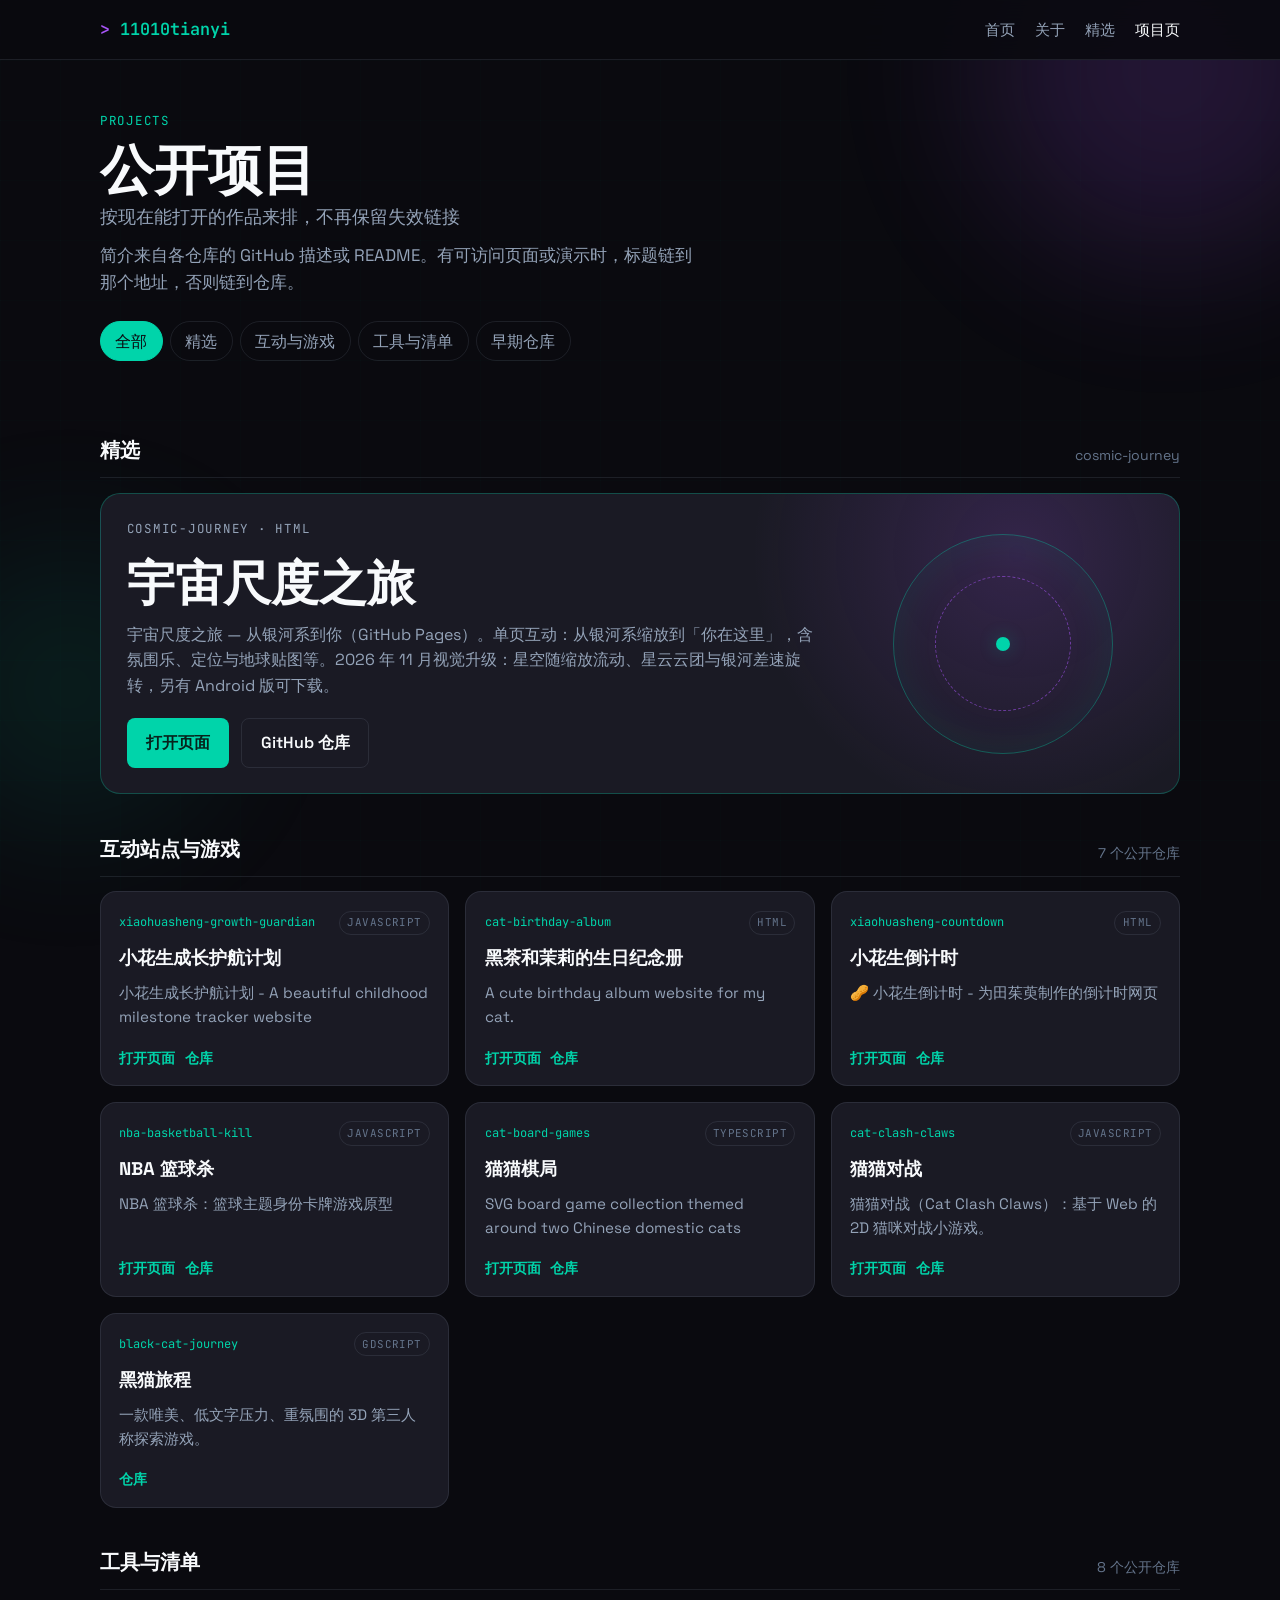
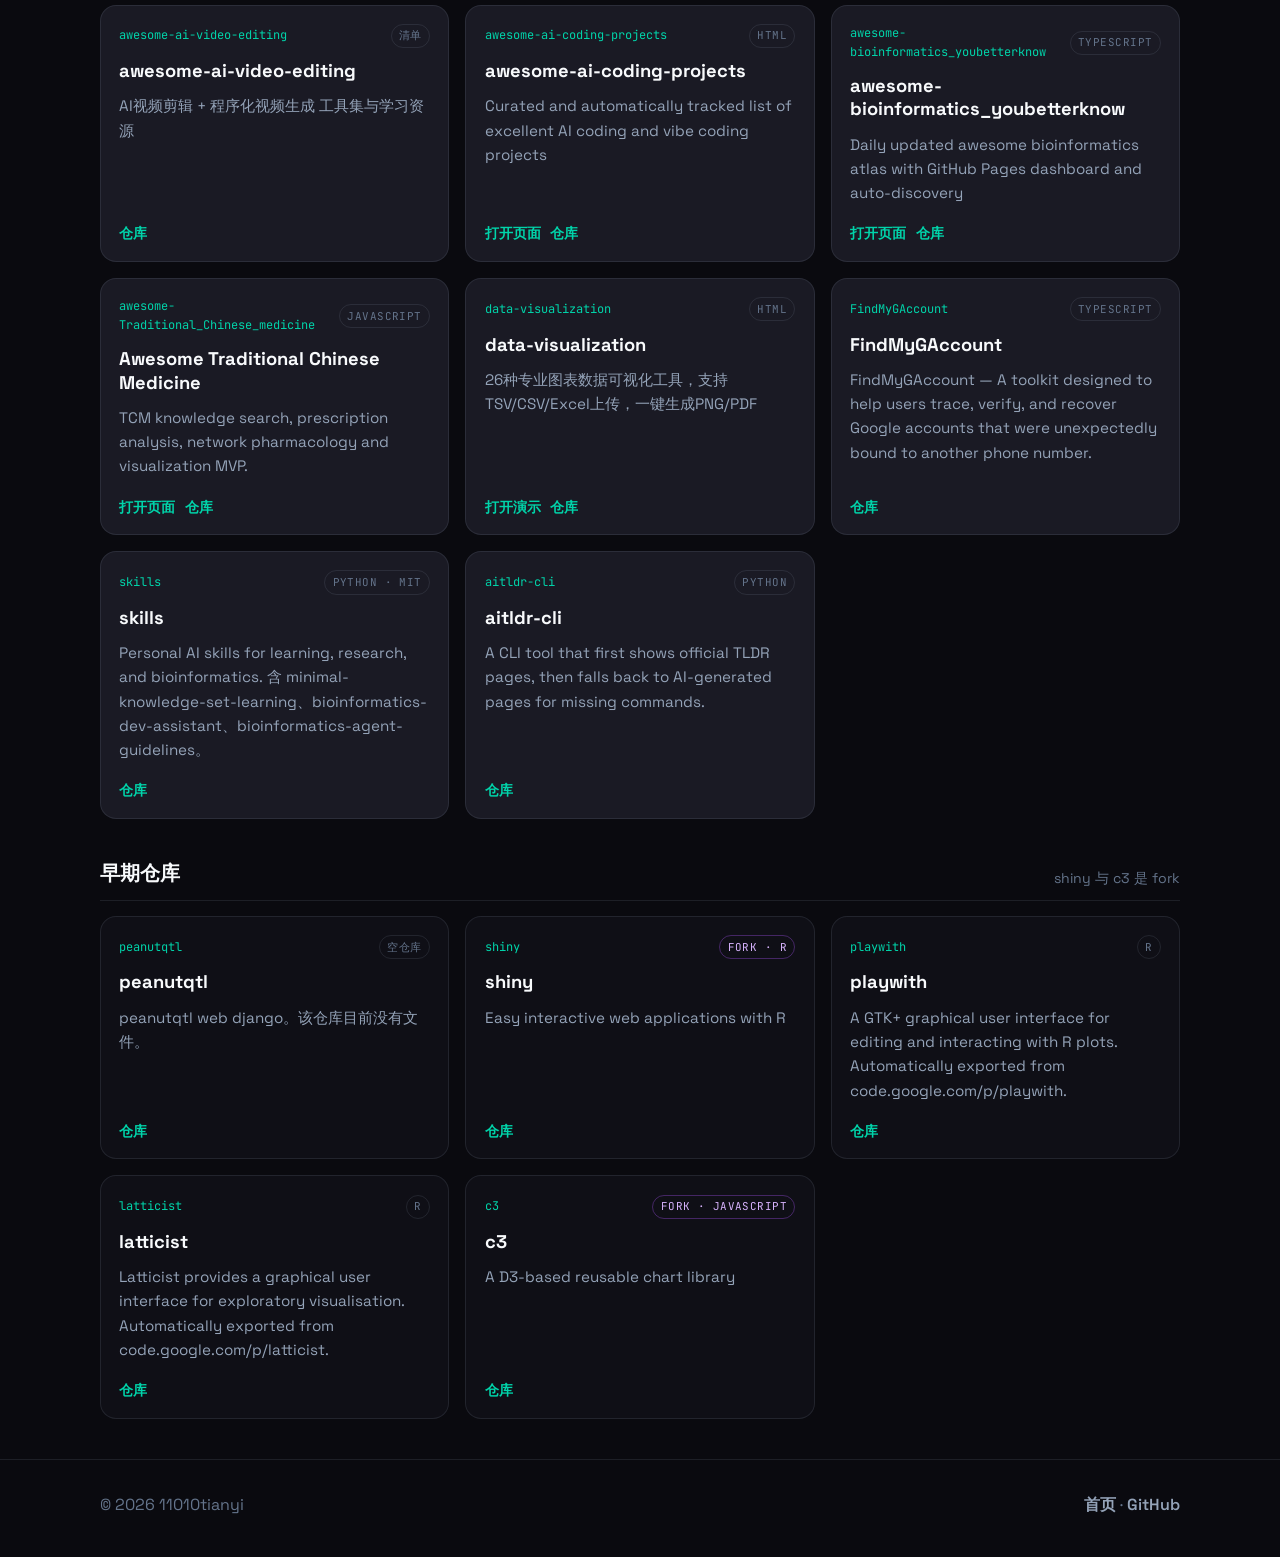
==== commit 30862a20: "展示站三轮优化：内容对齐（猫猫棋局中文名、宇宙尺度之旅新版说明、页脚对齐）；中文字体回退、卡片悬浮与轨道动画、筛选按钮语义；favicon/OG/theme-color、自定义 404 与 READM" ====
--- a/projects.html
+++ b/projects.html
@@ -5,6 +5,13 @@
     <meta name="viewport" content="width=device-width, initial-scale=1.0">
     <title>项目 | 11010tianyi</title>
     <meta name="description" content="11010tianyi 的公开项目目录：精选宇宙尺度之旅，以及互动站点、游戏、工具清单和早期仓库。">
+    <meta name="theme-color" content="#0a0a0f">
+    <link rel="icon" href="data:image/svg+xml,<svg xmlns='http://www.w3.org/2000/svg' viewBox='0 0 64 64'><rect width='64' height='64' rx='14' fill='%230a0a0f'/><path d='M15 19 L29 32 L15 45' stroke='%2300d4aa' stroke-width='6' fill='none' stroke-linecap='round' stroke-linejoin='round'/><rect x='35' y='39' width='16' height='6' rx='3' fill='%23a855f7'/></svg>">
+    <meta property="og:type" content="website">
+    <meta property="og:title" content="项目 | 11010tianyi">
+    <meta property="og:description" content="11010tianyi 的公开项目目录：精选宇宙尺度之旅，以及互动站点、游戏、工具清单和早期仓库。">
+    <meta property="og:url" content="https://11010tianyi.github.io/projects.html">
+    <meta name="twitter:card" content="summary">
     <link rel="preconnect" href="https://fonts.googleapis.com">
     <link rel="preconnect" href="https://fonts.gstatic.com" crossorigin>
     <link href="https://fonts.googleapis.com/css2?family=JetBrains+Mono:wght@400;500;600&family=Space+Grotesk:wght@400;500;600;700&display=swap" rel="stylesheet">
@@ -33,12 +40,12 @@
                 <p class="kicker">Projects</p>
                 <h1>公开项目<span>按现在能打开的作品来排，不再保留失效链接</span></h1>
                 <p class="lede">简介来自各仓库的 GitHub 描述或 README。有可访问页面或演示时，标题链到那个地址，否则链到仓库。</p>
-                <div class="filters" role="tablist" aria-label="按分组筛选">
-                    <button class="filter-btn active" type="button" data-filter="all">全部</button>
-                    <button class="filter-btn" type="button" data-filter="featured">精选</button>
-                    <button class="filter-btn" type="button" data-filter="interactive">互动与游戏</button>
-                    <button class="filter-btn" type="button" data-filter="tools">工具与清单</button>
-                    <button class="filter-btn" type="button" data-filter="archive">早期仓库</button>
+                <div class="filters" role="group" aria-label="按分组筛选">
+                    <button class="filter-btn active" type="button" data-filter="all" aria-pressed="true">全部</button>
+                    <button class="filter-btn" type="button" data-filter="featured" aria-pressed="false">精选</button>
+                    <button class="filter-btn" type="button" data-filter="interactive" aria-pressed="false">互动与游戏</button>
+                    <button class="filter-btn" type="button" data-filter="tools" aria-pressed="false">工具与清单</button>
+                    <button class="filter-btn" type="button" data-filter="archive" aria-pressed="false">早期仓库</button>
                 </div>
             </div>
         </header>
@@ -54,7 +61,7 @@
                         <div>
                             <p class="kicker">cosmic-journey · HTML</p>
                             <h2><a href="https://11010tianyi.github.io/cosmic-journey/">宇宙尺度之旅</a></h2>
-                            <p>宇宙尺度之旅 — 从银河系到你（GitHub Pages）。单页互动：从银河系缩放到「你在这里」，含氛围乐、定位与地球贴图等。</p>
+                            <p>宇宙尺度之旅 — 从银河系到你（GitHub Pages）。单页互动：从银河系缩放到「你在这里」，含氛围乐、定位与地球贴图等。2026 年 11 月视觉升级：星空随缩放流动、星云云团与银河差速旋转，另有 Android 版可下载。</p>
                             <div class="actions">
                                 <a class="btn btn-primary" href="https://11010tianyi.github.io/cosmic-journey/">打开页面</a>
                                 <a class="btn btn-secondary" href="https://github.com/11010tianyi/cosmic-journey">GitHub 仓库</a>
@@ -98,7 +105,7 @@
                         </article>
                         <article class="card">
                             <div class="card-top"><span class="slug">cat-board-games</span><span class="tag">TypeScript</span></div>
-                            <h3><a href="https://11010tianyi.github.io/cat-board-games/">cat-board-games</a></h3>
+                            <h3><a href="https://11010tianyi.github.io/cat-board-games/">猫猫棋局</a></h3>
                             <p>SVG board game collection themed around two Chinese domestic cats</p>
                             <p class="card-links"><a href="https://11010tianyi.github.io/cat-board-games/">打开页面</a><a href="https://github.com/11010tianyi/cat-board-games">仓库</a></p>
                         </article>
@@ -230,7 +237,9 @@
             button.addEventListener('click', function () {
                 var filter = button.getAttribute('data-filter');
                 buttons.forEach(function (item) {
-                    item.classList.toggle('active', item === button);
+                    var selected = item === button;
+                    item.classList.toggle('active', selected);
+                    item.setAttribute('aria-pressed', selected ? 'true' : 'false');
                 });
                 groups.forEach(function (group) {
                     group.hidden = filter !== 'all' && group.getAttribute('data-group') !== filter;
--- a/styles.css
+++ b/styles.css
@@ -23,7 +23,7 @@
 }
 
 body {
-    font-family: "Space Grotesk", sans-serif;
+    font-family: "Space Grotesk", "Noto Sans SC", "PingFang SC", "Hiragino Sans GB", "Microsoft YaHei", sans-serif;
     background: var(--bg-primary);
     color: var(--text-primary);
     line-height: 1.6;
@@ -99,7 +99,7 @@
 }
 
 .logo {
-    font-family: "JetBrains Mono", monospace;
+    font-family: "JetBrains Mono", ui-monospace, SFMono-Regular, Menlo, Consolas, monospace;
     font-size: 1.05rem;
     font-weight: 600;
     color: var(--accent-cyan);
@@ -123,6 +123,7 @@
     text-decoration: none;
     font-size: 0.92rem;
     font-weight: 500;
+    transition: color 0.2s ease;
 }
 
 .nav-links a:hover,
@@ -147,7 +148,7 @@
 }
 
 .kicker {
-    font-family: "JetBrains Mono", monospace;
+    font-family: "JetBrains Mono", ui-monospace, SFMono-Regular, Menlo, Consolas, monospace;
     font-size: 0.78rem;
     letter-spacing: 0.14em;
     text-transform: uppercase;
@@ -194,6 +195,7 @@
     text-decoration: none;
     font-weight: 600;
     border: 1px solid transparent;
+    transition: background 0.2s ease, color 0.2s ease, border-color 0.2s ease;
 }
 
 .btn-primary {
@@ -230,7 +232,7 @@
     padding: 0.85rem 1rem;
     background: var(--bg-secondary);
     border-bottom: 1px solid var(--border);
-    font-family: "JetBrains Mono", monospace;
+    font-family: "JetBrains Mono", ui-monospace, SFMono-Regular, Menlo, Consolas, monospace;
     font-size: 0.75rem;
     color: var(--text-muted);
 }
@@ -247,7 +249,7 @@
 
 .panel-body {
     padding: 1.1rem 1.15rem 1.25rem;
-    font-family: "JetBrains Mono", monospace;
+    font-family: "JetBrains Mono", ui-monospace, SFMono-Regular, Menlo, Consolas, monospace;
     font-size: 0.82rem;
     line-height: 1.7;
     color: var(--text-secondary);
@@ -328,6 +330,7 @@
     border: 1px dashed rgba(168, 85, 247, 0.55);
     display: grid;
     place-items: center;
+    animation: orbit-spin 26s linear infinite;
 }
 
 .ring i {
@@ -336,6 +339,34 @@
     border-radius: 50%;
     background: var(--accent-cyan);
     box-shadow: 0 0 18px var(--glow-cyan);
+    animation: orbit-pulse 3.2s ease-in-out infinite;
+}
+
+@keyframes orbit-spin {
+    from { transform: rotate(0deg); }
+    to { transform: rotate(360deg); }
+}
+
+@keyframes orbit-pulse {
+    0%, 100% { transform: scale(1); opacity: 1; }
+    50% { transform: scale(1.35); opacity: 0.75; }
+}
+
+@media (prefers-reduced-motion: reduce) {
+    html {
+        scroll-behavior: auto;
+    }
+
+    .ring span,
+    .ring i {
+        animation: none;
+    }
+
+    .card,
+    .btn,
+    .nav-links a {
+        transition: none;
+    }
 }
 
 #about,
@@ -398,13 +429,13 @@
 }
 
 .slug {
-    font-family: "JetBrains Mono", monospace;
+    font-family: "JetBrains Mono", ui-monospace, SFMono-Regular, Menlo, Consolas, monospace;
     font-size: 0.75rem;
     color: var(--accent-cyan);
 }
 
 .tag {
-    font-family: "JetBrains Mono", monospace;
+    font-family: "JetBrains Mono", ui-monospace, SFMono-Regular, Menlo, Consolas, monospace;
     font-size: 0.68rem;
     letter-spacing: 0.04em;
     text-transform: uppercase;
@@ -540,4 +571,16 @@
     .orbit {
         min-height: 140px;
     }
-}
+
+    .orb-1 {
+        width: 240px;
+        height: 240px;
+        opacity: 0.12;
+    }
+
+    .orb-2 {
+        width: 180px;
+        height: 180px;
+        opacity: 0.08;
+    }
+}
